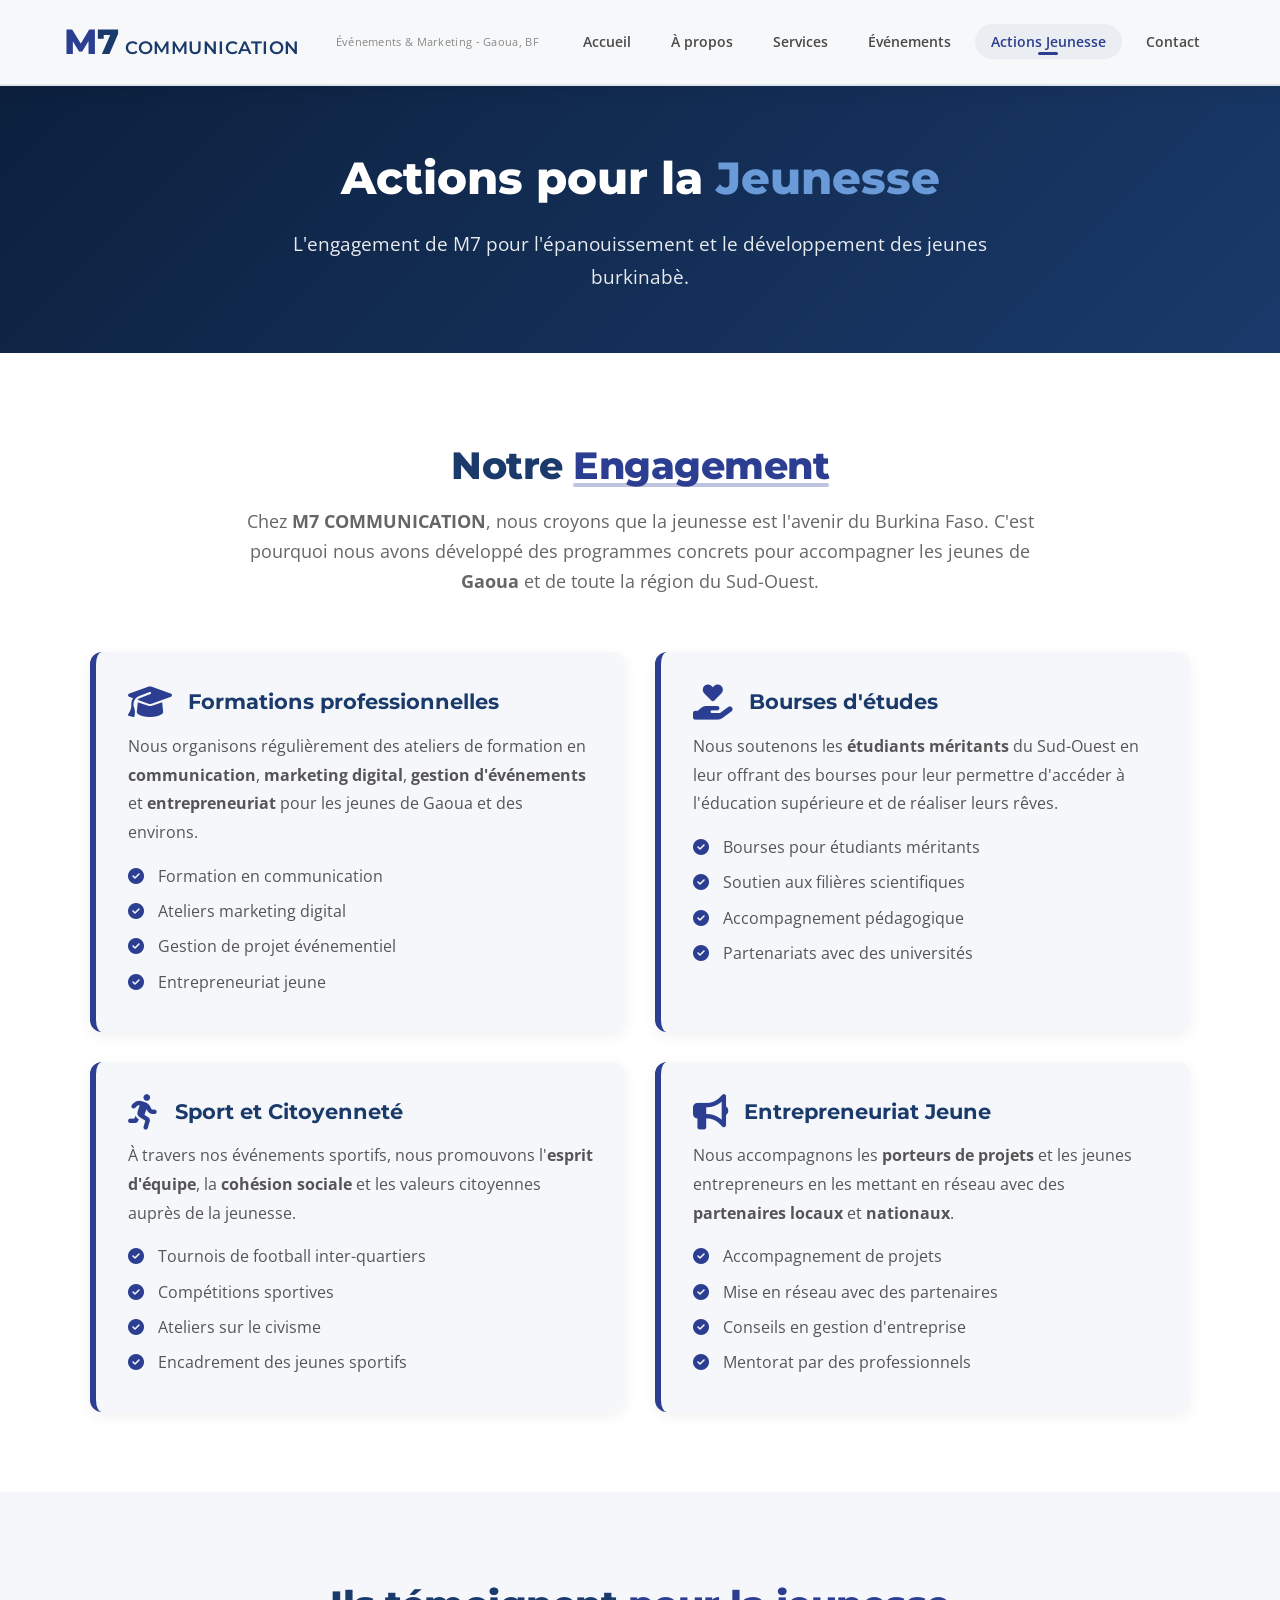
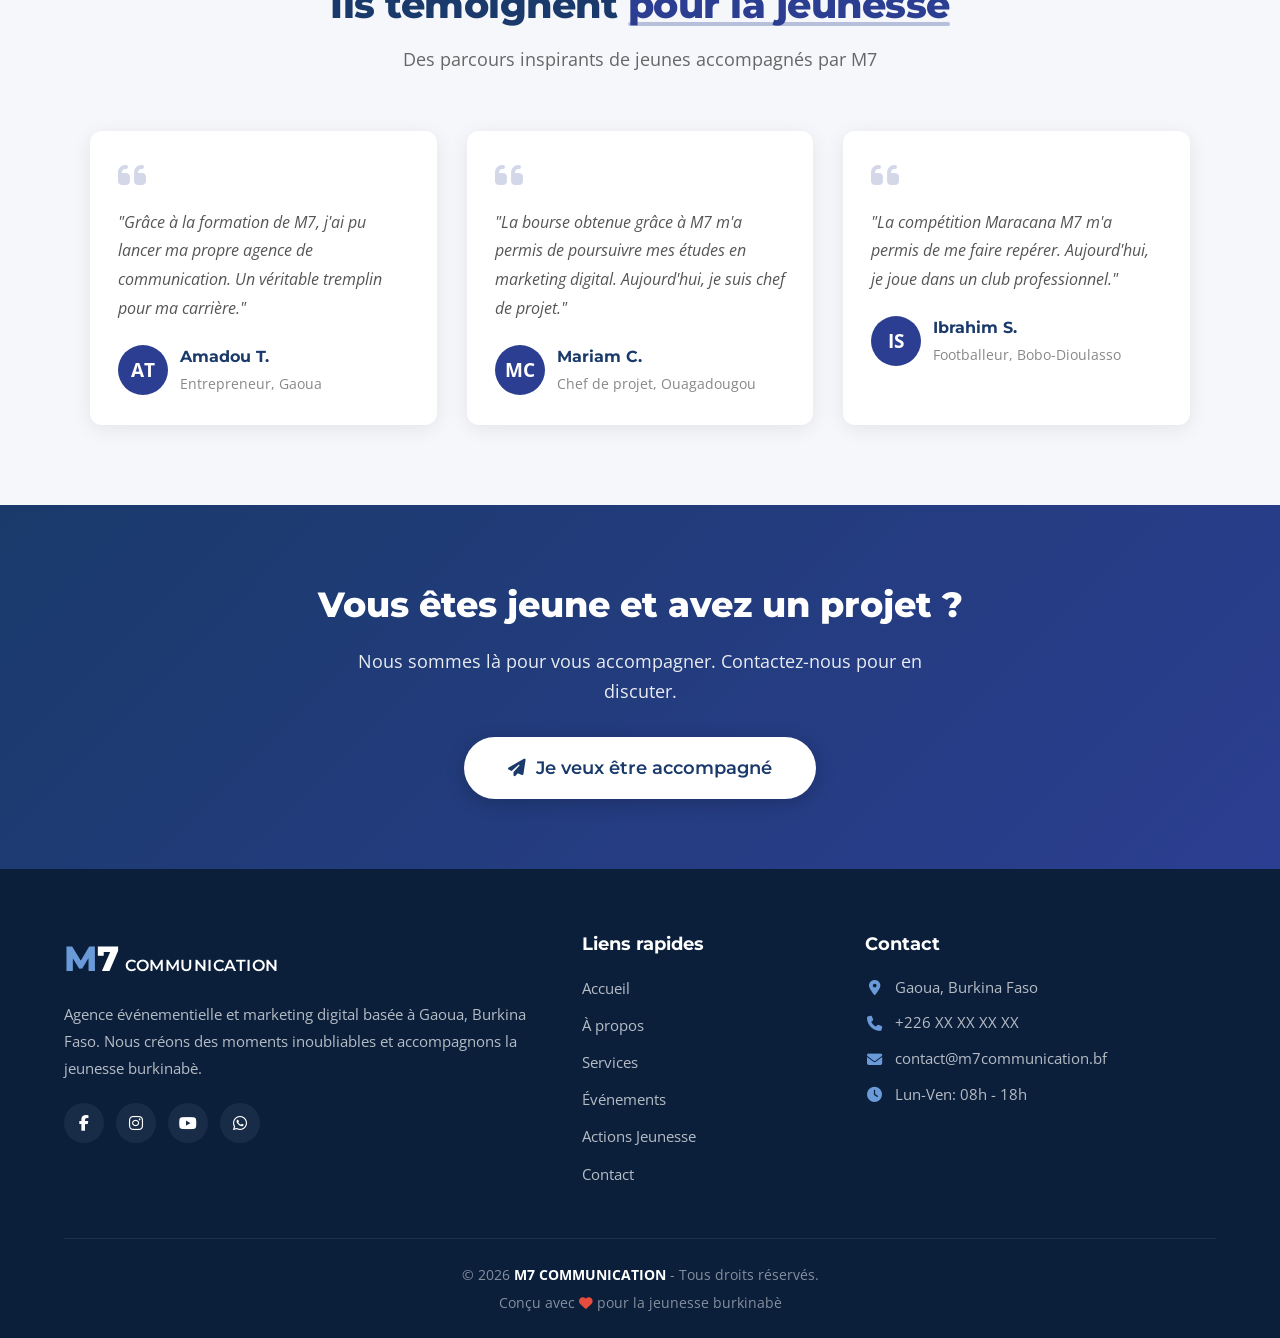
==== pages/actions-jeunesse.html @ b953585a "Add files via upload" ====
<!DOCTYPE html>
<html lang="fr">
<head>
    <meta charset="UTF-8">
    <meta name="viewport" content="width=device-width, initial-scale=1.0">
    <title>Actions Jeunesse - M7 COMMUNICATION | Gaoua, Burkina Faso</title>
    <meta name="description" content="M7 COMMUNICATION s'engage pour la jeunesse burkinabè : formations, bourses, ateliers, entrepreneuriat et développement des talents à Gaoua.">
    
    <!-- Font Awesome Icons -->
    <link rel="stylesheet" href="https://cdnjs.cloudflare.com/ajax/libs/font-awesome/6.5.1/css/all.min.css">
    <!-- Google Fonts -->
    <link href="https://fonts.googleapis.com/css2?family=Montserrat:wght@400;600;700;800&family=Open+Sans:wght@400;600&display=swap" rel="stylesheet">
    <!-- Custom CSS -->
    <link rel="stylesheet" href="../css/style.css">
    <link rel="stylesheet" href="../css/responsive.css">
</head>
<body>
    <!-- ==================== HEADER ==================== -->
    <header class="header">
        <nav class="navbar">
            <div class="container nav-container">
                <a href="../index.html" class="logo">
                    <span class="logo-m">M</span><span class="logo-7">7</span>
                    <span class="logo-text">COMMUNICATION</span>
                </a>
                <span class="logo-slogan">Événements &amp; Marketing - Gaoua, BF</span>

                <ul class="nav-menu">
                    <li><a href="../index.html">Accueil</a></li>
                    <li><a href="apropos.html">À propos</a></li>
                    <li><a href="services.html">Services</a></li>
                    <li><a href="evenements.html">Événements</a></li>
                    <li><a href="actions-jeunesse.html" class="active">Actions Jeunesse</a></li>
                    <li><a href="contact.html">Contact</a></li>
                </ul>

                <div class="hamburger">
                    <span class="bar"></span>
                    <span class="bar"></span>
                    <span class="bar"></span>
                </div>
            </div>
        </nav>
    </header>

    <!-- ==================== PAGE ACTIONS JEUNESSE ==================== -->
    <main>
        <!-- Page Hero -->
        <section class="page-hero" style="padding:140px 0 60px;background:linear-gradient(135deg,#0B1F3B,var(--bleu-roi));color:white;text-align:center;">
            <div class="container">
                <h1 style="font-size:2.8rem;font-weight:800;margin-bottom:12px;">Actions pour la <span style="color:#6A9BD8;">Jeunesse</span></h1>
                <p style="font-size:1.2rem;opacity:0.9;max-width:700px;margin:0 auto;">L'engagement de M7 pour l'épanouissement et le développement des jeunes burkinabè.</p>
            </div>
        </section>

        <!-- Notre engagement -->
        <section class="section-padding" style="background:#FFFFFF;">
            <div class="container">
                <div class="section-header">
                    <h2>Notre <span class="highlight">Engagement</span></h2>
                    <p class="section-subtitle" style="max-width:800px;margin:8px auto 0;">
                        Chez <strong>M7 COMMUNICATION</strong>, nous croyons que la jeunesse est l'avenir du Burkina Faso. 
                        C'est pourquoi nous avons développé des programmes concrets pour accompagner les jeunes de <strong>Gaoua</strong> et de toute la région du Sud-Ouest.
                    </p>
                </div>

                <!-- Actions détaillées -->
                <div style="display:grid;grid-template-columns:1fr 1fr;gap:30px;max-width:1100px;margin:0 auto;">
                    <!-- Action 1 -->
                    <div style="background:#F5F7FA;border-radius:12px;padding:32px;border-left:6px solid var(--bleu-clair);box-shadow:0 4px 15px rgba(0,0,0,0.06);">
                        <div style="display:flex;align-items:center;gap:16px;margin-bottom:12px;">
                            <i class="fas fa-graduation-cap" style="font-size:2.2rem;color:var(--bleu-clair);"></i>
                            <h3 style="color:var(--bleu-roi);font-size:1.3rem;margin:0;">Formations professionnelles</h3>
                        </div>
                        <p style="color:#555;line-height:1.8;margin-bottom:12px;">
                            Nous organisons régulièrement des ateliers de formation en <strong>communication</strong>, <strong>marketing digital</strong>, <strong>gestion d'événements</strong> et <strong>entrepreneuriat</strong> pour les jeunes de Gaoua et des environs.
                        </p>
                        <ul style="color:#555;line-height:2.2;padding-left:0;list-style:none;">
                            <li><i class="fas fa-check-circle" style="color:var(--bleu-clair);margin-right:10px;"></i> Formation en communication</li>
                            <li><i class="fas fa-check-circle" style="color:var(--bleu-clair);margin-right:10px;"></i> Ateliers marketing digital</li>
                            <li><i class="fas fa-check-circle" style="color:var(--bleu-clair);margin-right:10px;"></i> Gestion de projet événementiel</li>
                            <li><i class="fas fa-check-circle" style="color:var(--bleu-clair);margin-right:10px;"></i> Entrepreneuriat jeune</li>
                        </ul>
                    </div>

                    <!-- Action 2 -->
                    <div style="background:#F5F7FA;border-radius:12px;padding:32px;border-left:6px solid var(--bleu-clair);box-shadow:0 4px 15px rgba(0,0,0,0.06);">
                        <div style="display:flex;align-items:center;gap:16px;margin-bottom:12px;">
                            <i class="fas fa-hand-holding-heart" style="font-size:2.2rem;color:var(--bleu-clair);"></i>
                            <h3 style="color:var(--bleu-roi);font-size:1.3rem;margin:0;">Bourses d'études</h3>
                        </div>
                        <p style="color:#555;line-height:1.8;margin-bottom:12px;">
                            Nous soutenons les <strong>étudiants méritants</strong> du Sud-Ouest en leur offrant des bourses pour leur permettre d'accéder à l'éducation supérieure et de réaliser leurs rêves.
                        </p>
                        <ul style="color:#555;line-height:2.2;padding-left:0;list-style:none;">
                            <li><i class="fas fa-check-circle" style="color:var(--bleu-clair);margin-right:10px;"></i> Bourses pour étudiants méritants</li>
                            <li><i class="fas fa-check-circle" style="color:var(--bleu-clair);margin-right:10px;"></i> Soutien aux filières scientifiques</li>
                            <li><i class="fas fa-check-circle" style="color:var(--bleu-clair);margin-right:10px;"></i> Accompagnement pédagogique</li>
                            <li><i class="fas fa-check-circle" style="color:var(--bleu-clair);margin-right:10px;"></i> Partenariats avec des universités</li>
                        </ul>
                    </div>

                    <!-- Action 3 -->
                    <div style="background:#F5F7FA;border-radius:12px;padding:32px;border-left:6px solid var(--bleu-clair);box-shadow:0 4px 15px rgba(0,0,0,0.06);">
                        <div style="display:flex;align-items:center;gap:16px;margin-bottom:12px;">
                            <i class="fas fa-running" style="font-size:2.2rem;color:var(--bleu-clair);"></i>
                            <h3 style="color:var(--bleu-roi);font-size:1.3rem;margin:0;">Sport et Citoyenneté</h3>
                        </div>
                        <p style="color:#555;line-height:1.8;margin-bottom:12px;">
                            À travers nos événements sportifs, nous promouvons l'<strong>esprit d'équipe</strong>, la <strong>cohésion sociale</strong> et les valeurs citoyennes auprès de la jeunesse.
                        </p>
                        <ul style="color:#555;line-height:2.2;padding-left:0;list-style:none;">
                            <li><i class="fas fa-check-circle" style="color:var(--bleu-clair);margin-right:10px;"></i> Tournois de football inter-quartiers</li>
                            <li><i class="fas fa-check-circle" style="color:var(--bleu-clair);margin-right:10px;"></i> Compétitions sportives</li>
                            <li><i class="fas fa-check-circle" style="color:var(--bleu-clair);margin-right:10px;"></i> Ateliers sur le civisme</li>
                            <li><i class="fas fa-check-circle" style="color:var(--bleu-clair);margin-right:10px;"></i> Encadrement des jeunes sportifs</li>
                        </ul>
                    </div>

                    <!-- Action 4 -->
                    <div style="background:#F5F7FA;border-radius:12px;padding:32px;border-left:6px solid var(--bleu-clair);box-shadow:0 4px 15px rgba(0,0,0,0.06);">
                        <div style="display:flex;align-items:center;gap:16px;margin-bottom:12px;">
                            <i class="fas fa-bullhorn" style="font-size:2.2rem;color:var(--bleu-clair);"></i>
                            <h3 style="color:var(--bleu-roi);font-size:1.3rem;margin:0;">Entrepreneuriat Jeune</h3>
                        </div>
                        <p style="color:#555;line-height:1.8;margin-bottom:12px;">
                            Nous accompagnons les <strong>porteurs de projets</strong> et les jeunes entrepreneurs en les mettant en réseau avec des <strong>partenaires locaux</strong> et <strong>nationaux</strong>.
                        </p>
                        <ul style="color:#555;line-height:2.2;padding-left:0;list-style:none;">
                            <li><i class="fas fa-check-circle" style="color:var(--bleu-clair);margin-right:10px;"></i> Accompagnement de projets</li>
                            <li><i class="fas fa-check-circle" style="color:var(--bleu-clair);margin-right:10px;"></i> Mise en réseau avec des partenaires</li>
                            <li><i class="fas fa-check-circle" style="color:var(--bleu-clair);margin-right:10px;"></i> Conseils en gestion d'entreprise</li>
                            <li><i class="fas fa-check-circle" style="color:var(--bleu-clair);margin-right:10px;"></i> Mentorat par des professionnels</li>
                        </ul>
                    </div>
                </div>
            </div>
        </section>

        <!-- Section Témoignages jeunes -->
        <section class="section-padding" style="background:#F5F7FA;">
            <div class="container">
                <div class="section-header">
                    <h2>Ils témoignent <span class="highlight">pour la jeunesse</span></h2>
                    <p class="section-subtitle">Des parcours inspirants de jeunes accompagnés par M7</p>
                </div>

                <div style="display:grid;grid-template-columns:repeat(3,1fr);gap:30px;max-width:1100px;margin:0 auto;">
                    <div style="background:white;border-radius:12px;padding:28px;box-shadow:0 4px 20px rgba(0,0,0,0.08);">
                        <i class="fas fa-quote-left" style="font-size:2rem;color:var(--bleu-clair);opacity:0.2;"></i>
                        <p style="font-style:italic;color:#555;line-height:1.8;margin:12px 0 20px;">
                            "Grâce à la formation de M7, j'ai pu lancer ma propre agence de communication. Un véritable tremplin pour ma carrière."
                        </p>
                        <div style="display:flex;align-items:center;gap:12px;">
                            <div style="width:50px;height:50px;background:var(--bleu-clair);border-radius:50%;display:flex;align-items:center;justify-content:center;color:white;font-weight:bold;font-size:1.2rem;">AT</div>
                            <div>
                                <h4 style="color:var(--bleu-roi);font-size:1rem;margin:0;">Amadou T.</h4>
                                <span style="color:#888;font-size:0.85rem;">Entrepreneur, Gaoua</span>
                            </div>
                        </div>
                    </div>

                    <div style="background:white;border-radius:12px;padding:28px;box-shadow:0 4px 20px rgba(0,0,0,0.08);">
                        <i class="fas fa-quote-left" style="font-size:2rem;color:var(--bleu-clair);opacity:0.2;"></i>
                        <p style="font-style:italic;color:#555;line-height:1.8;margin:12px 0 20px;">
                            "La bourse obtenue grâce à M7 m'a permis de poursuivre mes études en marketing digital. Aujourd'hui, je suis chef de projet."
                        </p>
                        <div style="display:flex;align-items:center;gap:12px;">
                            <div style="width:50px;height:50px;background:var(--bleu-clair);border-radius:50%;display:flex;align-items:center;justify-content:center;color:white;font-weight:bold;font-size:1.2rem;">MC</div>
                            <div>
                                <h4 style="color:var(--bleu-roi);font-size:1rem;margin:0;">Mariam C.</h4>
                                <span style="color:#888;font-size:0.85rem;">Chef de projet, Ouagadougou</span>
                            </div>
                        </div>
                    </div>

                    <div style="background:white;border-radius:12px;padding:28px;box-shadow:0 4px 20px rgba(0,0,0,0.08);">
                        <i class="fas fa-quote-left" style="font-size:2rem;color:var(--bleu-clair);opacity:0.2;"></i>
                        <p style="font-style:italic;color:#555;line-height:1.8;margin:12px 0 20px;">
                            "La compétition Maracana M7 m'a permis de me faire repérer. Aujourd'hui, je joue dans un club professionnel."
                        </p>
                        <div style="display:flex;align-items:center;gap:12px;">
                            <div style="width:50px;height:50px;background:var(--bleu-clair);border-radius:50%;display:flex;align-items:center;justify-content:center;color:white;font-weight:bold;font-size:1.2rem;">IS</div>
                            <div>
                                <h4 style="color:var(--bleu-roi);font-size:1rem;margin:0;">Ibrahim S.</h4>
                                <span style="color:#888;font-size:0.85rem;">Footballeur, Bobo-Dioulasso</span>
                            </div>
                        </div>
                    </div>
                </div>
            </div>
        </section>

        <!-- Appel à l'action -->
        <section class="cta-section" style="background:linear-gradient(135deg,#1A3A6B,#2C3E91);padding:70px 0;text-align:center;color:white;">
            <div class="container">
                <h2 style="font-size:2.2rem;font-weight:800;margin-bottom:12px;">Vous êtes jeune et avez un projet ?</h2>
                <p style="font-size:1.1rem;opacity:0.9;max-width:600px;margin:0 auto 30px;">Nous sommes là pour vous accompagner. Contactez-nous pour en discuter.</p>
                <a href="contact.html" class="btn btn-primary" style="background:white;color:#1A3A6B;padding:16px 44px;font-size:1.1rem;box-shadow:0 4px 20px rgba(0,0,0,0.2);">
                    <i class="fas fa-paper-plane"></i> Je veux être accompagné
                </a>
            </div>
        </section>
    </main>

    <!-- ==================== FOOTER ==================== -->
    <footer class="footer">
        <div class="container">
            <div class="footer-grid">
                <div class="footer-col">
                    <div class="footer-logo">
                        <span class="logo-m">M</span><span class="logo-7">7</span>
                        <span class="logo-text">COMMUNICATION</span>
                    </div>
                    <p class="footer-desc">
                        Agence événementielle et marketing digital basée à Gaoua, Burkina Faso. 
                        Nous créons des moments inoubliables et accompagnons la jeunesse burkinabè.
                    </p>
                    <div class="footer-social">
                        <a href="#" aria-label="Facebook"><i class="fab fa-facebook-f"></i></a>
                        <a href="#" aria-label="Instagram"><i class="fab fa-instagram"></i></a>
                        <a href="#" aria-label="YouTube"><i class="fab fa-youtube"></i></a>
                        <a href="#" aria-label="WhatsApp"><i class="fab fa-whatsapp"></i></a>
                    </div>
                </div>

                <div class="footer-col">
                    <h4>Liens rapides</h4>
                    <ul>
                        <li><a href="../index.html">Accueil</a></li>
                        <li><a href="apropos.html">À propos</a></li>
                        <li><a href="services.html">Services</a></li>
                        <li><a href="evenements.html">Événements</a></li>
                        <li><a href="actions-jeunesse.html">Actions Jeunesse</a></li>
                        <li><a href="contact.html">Contact</a></li>
                    </ul>
                </div>

                <div class="footer-col">
                    <h4>Contact</h4>
                    <ul class="footer-contact">
                        <li><i class="fas fa-map-marker-alt"></i> Gaoua, Burkina Faso</li>
                        <li><i class="fas fa-phone"></i> +226 XX XX XX XX</li>
                        <li><i class="fas fa-envelope"></i> contact@m7communication.bf</li>
                        <li><i class="fas fa-clock"></i> Lun-Ven: 08h - 18h</li>
                    </ul>
                </div>
            </div>

            <div class="footer-bottom">
                <p>&copy; 2026 <strong>M7 COMMUNICATION</strong> - Tous droits réservés. <br>
                <span class="footer-credit">Conçu avec <i class="fas fa-heart" style="color:#e74c3c;"></i> pour la jeunesse burkinabè</span></p>
            </div>
        </div>
    </footer>

    <!-- ==================== SCRIPTS ==================== -->
    <script src="../js/main.js"></script>
    <script src="../js/animations.js"></script>
</body>
</html>
---- css/style.css ----
/* ============================================================
   M7 COMMUNICATION - STYLE PRINCIPAL
   Couleurs : Blanc (#FFFFFF) | Bleu roi (#1A3A6B / #2C3E91)
   Polices : Montserrat (titres) | Open Sans (corps)
   ============================================================ */

/* ---------- RESET & BASE ---------- */
* {
    margin: 0;
    padding: 0;
    box-sizing: border-box;
}

:root {
    --bleu-roi: #1A3A6B;
    --bleu-clair: #2C3E91;
    --bleu-accent: #3B5AA4;
    --blanc: #FFFFFF;
    --gris-clair: #F5F7FA;
    --gris-texte: #4A4A4A;
    --ombre: 0 10px 30px rgba(26, 58, 107, 0.15);
    --transition: 0.3s ease;
    --border-radius: 12px;
}

html {
    scroll-behavior: smooth;
}

body {
    font-family: 'Open Sans', sans-serif;
    color: var(--gris-texte);
    background: var(--blanc);
    line-height: 1.7;
    overflow-x: hidden;
}

.container {
    max-width: 1200px;
    margin: 0 auto;
    padding: 0 24px;
}

a {
    text-decoration: none;
    color: inherit;
}

ul {
    list-style: none;
}

img {
    max-width: 100%;
    height: auto;
    display: block;
}

.section-padding {
    padding: 80px 0;
}

.section-header {
    text-align: center;
    margin-bottom: 56px;
}

.section-header h2 {
    font-family: 'Montserrat', sans-serif;
    font-size: 2.4rem;
    font-weight: 800;
    color: var(--bleu-roi);
    letter-spacing: -0.5px;
}

.section-header .highlight {
    color: var(--bleu-clair);
    position: relative;
}

.section-header .highlight::after {
    content: '';
    position: absolute;
    bottom: 2px;
    left: 0;
    width: 100%;
    height: 4px;
    background: var(--bleu-clair);
    opacity: 0.3;
    border-radius: 4px;
}

.section-subtitle {
    font-size: 1.1rem;
    color: #666;
    margin-top: 8px;
}

/* ---------- TYPOGRAPHIE ---------- */
h1, h2, h3, h4 {
    font-family: 'Montserrat', sans-serif;
    font-weight: 700;
}

.highlight {
    color: var(--bleu-clair);
}

/* ---------- BOUTONS ---------- */
.btn {
    display: inline-flex;
    align-items: center;
    gap: 10px;
    padding: 14px 32px;
    border-radius: 50px;
    font-family: 'Montserrat', sans-serif;
    font-weight: 600;
    font-size: 0.95rem;
    transition: var(--transition);
    border: none;
    cursor: pointer;
    text-align: center;
}

.btn-primary {
    background: var(--bleu-roi);
    color: var(--blanc);
    box-shadow: 0 4px 15px rgba(26, 58, 107, 0.3);
}

.btn-primary:hover {
    background: var(--bleu-clair);
    transform: translateY(-3px);
    box-shadow: 0 8px 25px rgba(26, 58, 107, 0.4);
}

.btn-secondary {
    background: transparent;
    color: var(--blanc);
    border: 2px solid var(--blanc);
}

.btn-secondary:hover {
    background: var(--blanc);
    color: var(--bleu-roi);
    transform: translateY(-3px);
}

.btn-outline {
    background: transparent;
    color: var(--bleu-roi);
    border: 2px solid var(--bleu-roi);
    padding: 10px 24px;
    font-size: 0.85rem;
}

.btn-outline:hover {
    background: var(--bleu-roi);
    color: var(--blanc);
}

.btn-lg {
    padding: 18px 44px;
    font-size: 1.1rem;
}

/* ============================================================
   HEADER & NAVIGATION
   ============================================================ */
.header {
    position: fixed;
    top: 0;
    left: 0;
    width: 100%;
    z-index: 1000;
    background: rgba(255, 255, 255, 0.97);
    backdrop-filter: blur(10px);
    box-shadow: 0 2px 20px rgba(0, 0, 0, 0.08);
    border-bottom: 2px solid rgba(26, 58, 107, 0.1);
}

.navbar {
    padding: 12px 0;
}

.nav-container {
    display: flex;
    align-items: center;
    justify-content: space-between;
    flex-wrap: wrap;
}

/* Logo */
.logo {
    display: flex;
    align-items: baseline;
    font-family: 'Montserrat', sans-serif;
    font-weight: 800;
    font-size: 1.6rem;
    color: var(--bleu-roi);
}

.logo-m {
    font-size: 2.2rem;
    color: var(--bleu-clair);
}

.logo-7 {
    font-size: 2.2rem;
    color: var(--bleu-roi);
    margin-right: 2px;
}

.logo-text {
    font-size: 1.1rem;
    font-weight: 600;
    letter-spacing: 0.5px;
    margin-left: 4px;
}

.logo-slogan {
    font-size: 0.7rem;
    color: #888;
    font-weight: 400;
    letter-spacing: 0.3px;
    margin-left: 8px;
    display: none;
}

@media (min-width: 768px) {
    .logo-slogan {
        display: inline-block;
    }
}

/* Menu Desktop */
.nav-menu {
    display: flex;
    align-items: center;
    gap: 8px;
}

.nav-menu li a {
    padding: 8px 16px;
    border-radius: 30px;
    font-size: 0.9rem;
    font-weight: 600;
    color: var(--gris-texte);
    transition: var(--transition);
    position: relative;
}

.nav-menu li a:hover,
.nav-menu li a.active {
    color: var(--bleu-clair);
    background: rgba(26, 58, 107, 0.06);
}

.nav-menu li a.active::after {
    content: '';
    position: absolute;
    bottom: 4px;
    left: 50%;
    transform: translateX(-50%);
    width: 20px;
    height: 3px;
    background: var(--bleu-clair);
    border-radius: 4px;
}

/* Hamburger Mobile */
.hamburger {
    display: none;
    flex-direction: column;
    cursor: pointer;
    gap: 5px;
    padding: 4px;
}

.hamburger .bar {
    width: 28px;
    height: 3px;
    background: var(--bleu-roi);
    border-radius: 4px;
    transition: var(--transition);
}

.hamburger.active .bar:nth-child(1) {
    transform: rotate(45deg) translate(5px, 6px);
}

.hamburger.active .bar:nth-child(2) {
    opacity: 0;
}

.hamburger.active .bar:nth-child(3) {
    transform: rotate(-45deg) translate(5px, -6px);
}

/* ============================================================
   HERO SECTION
   ============================================================ */
.hero {
    position: relative;
    min-height: 100vh;
    display: flex;
    align-items: center;
    background: linear-gradient(135deg, #0B1F3B 0%, var(--bleu-roi) 50%, var(--bleu-clair) 100%);
    padding: 120px 0 80px;
    overflow: hidden;
}

.hero-overlay {
    position: absolute;
    inset: 0;
    background: 
        radial-gradient(circle at 20% 50%, rgba(255, 255, 255, 0.05) 0%, transparent 50%),
        radial-gradient(circle at 80% 80%, rgba(255, 255, 255, 0.03) 0%, transparent 40%);
    pointer-events: none;
}

.hero-content {
    position: relative;
    z-index: 2;
    width: 100%;
    display: grid;
    grid-template-columns: 1fr 1fr;
    gap: 60px;
    align-items: center;
}

.hero-text {
    color: var(--blanc);
}

.hero-title {
    font-size: 3.8rem;
    font-weight: 800;
    line-height: 1.1;
    margin-bottom: 16px;
}

.hero-title .highlight {
    color: #6A9BD8;
    text-shadow: 0 0 30px rgba(106, 155, 216, 0.3);
}

.hero-subtitle {
    font-size: 1.4rem;
    font-weight: 400;
    opacity: 0.9;
    margin-bottom: 8px;
}

.hero-location {
    display: inline-flex;
    align-items: center;
    gap: 8px;
    font-weight: 600;
    color: #8BB5E8;
}

.hero-desc {
    font-size: 1.1rem;
    opacity: 0.8;
    margin: 16px 0 32px;
    line-height: 1.8;
}

.hero-buttons {
    display: flex;
    flex-wrap: wrap;
    gap: 16px;
}

/* Hero Stats */
.hero-stats {
    display: grid;
    grid-template-columns: 1fr 1fr 1fr;
    gap: 24px;
}

.stat-item {
    background: rgba(255, 255, 255, 0.08);
    backdrop-filter: blur(8px);
    border: 1px solid rgba(255, 255, 255, 0.12);
    border-radius: var(--border-radius);
    padding: 28px 20px;
    text-align: center;
    color: var(--blanc);
    transition: var(--transition);
}

.stat-item:hover {
    transform: translateY(-5px);
    background: rgba(255, 255, 255, 0.15);
}

.stat-item i {
    font-size: 2.2rem;
    color: #8BB5E8;
    margin-bottom: 8px;
}

.stat-number {
    display: block;
    font-family: 'Montserrat', sans-serif;
    font-size: 2.2rem;
    font-weight: 800;
}

.stat-label {
    font-size: 0.85rem;
    opacity: 0.8;
}

/* ============================================================
   ÉVÉNEMENTS PHARES
   ============================================================ */
.events-highlight {
    background: var(--gris-clair);
}

.events-grid {
    display: grid;
    grid-template-columns: 1fr 1fr;
    gap: 40px;
}

.event-card {
    background: var(--blanc);
    border-radius: var(--border-radius);
    overflow: hidden;
    box-shadow: var(--ombre);
    transition: var(--transition);
}

.event-card:hover {
    transform: translateY(-8px);
    box-shadow: 0 20px 40px rgba(26, 58, 107, 0.2);
}

.event-image {
    position: relative;
    height: 220px;
    overflow: hidden;
}

.event-image img {
    width: 100%;
    height: 100%;
    object-fit: cover;
    transition: var(--transition);
}

.event-card:hover .event-image img {
    transform: scale(1.05);
}

.event-badge {
    position: absolute;
    top: 16px;
    right: 16px;
    background: var(--bleu-roi);
    color: var(--blanc);
    padding: 4px 16px;
    border-radius: 30px;
    font-size: 0.75rem;
    font-weight: 600;
    text-transform: uppercase;
    letter-spacing: 0.5px;
}

.event-content {
    padding: 24px 28px 28px;
}

.event-content h3 {
    font-size: 1.3rem;
    color: var(--bleu-roi);
    margin-bottom: 10px;
}

.event-content h3 i {
    color: var(--bleu-clair);
    margin-right: 8px;
}

.event-content p {
    color: #666;
    font-size: 0.95rem;
    margin-bottom: 16px;
}

.event-features {
    display: flex;
    flex-wrap: wrap;
    gap: 12px 20px;
    margin-bottom: 20px;
}

.event-features li {
    display: flex;
    align-items: center;
    gap: 6px;
    font-size: 0.85rem;
    color: #555;
}

.event-features li i {
    color: var(--bleu-clair);
    font-size: 0.9rem;
}

/* ============================================================
   ACTIONS JEUNESSE
   ============================================================ */
.youth-actions {
    background: var(--blanc);
}

.actions-grid {
    display: grid;
    grid-template-columns: repeat(4, 1fr);
    gap: 30px;
}

.action-card {
    background: var(--gris-clair);
    padding: 32px 24px;
    border-radius: var(--border-radius);
    text-align: center;
    transition: var(--transition);
    border: 2px solid transparent;
}

.action-card:hover {
    border-color: var(--bleu-clair);
    transform: translateY(-6px);
    box-shadow: var(--ombre);
}

.action-icon {
    width: 72px;
    height: 72px;
    background: rgba(26, 58, 107, 0.08);
    border-radius: 50%;
    display: flex;
    align-items: center;
    justify-content: center;
    margin: 0 auto 16px;
    font-size: 2rem;
    color: var(--bleu-clair);
    transition: var(--transition);
}

.action-card:hover .action-icon {
    background: var(--bleu-roi);
    color: var(--blanc);
}

.action-card h3 {
    font-size: 1.1rem;
    color: var(--bleu-roi);
    margin-bottom: 10px;
}

.action-card p {
    font-size: 0.95rem;
    color: #666;
}

/* ============================================================
   TÉMOIGNAGES
   ============================================================ */
.testimonials {
    background: var(--gris-clair);
}

.testimonials-grid {
    display: grid;
    grid-template-columns: repeat(3, 1fr);
    gap: 30px;
}

.testimonial-card {
    background: var(--blanc);
    padding: 28px;
    border-radius: var(--border-radius);
    box-shadow: var(--ombre);
    transition: var(--transition);
}

.testimonial-card:hover {
    transform: translateY(-4px);
}

.testimonial-content {
    position: relative;
    padding: 0 0 20px;
}

.testimonial-content i {
    color: var(--bleu-clair);
    font-size: 1.8rem;
    opacity: 0.3;
    margin-bottom: 8px;
}

.testimonial-content p {
    font-size: 0.95rem;
    font-style: italic;
    color: #555;
    line-height: 1.7;
}

.testimonial-author {
    display: flex;
    align-items: center;
    gap: 14px;
    padding-top: 16px;
    border-top: 1px solid #eee;
}

.testimonial-author img {
    width: 50px;
    height: 50px;
    border-radius: 50%;
    object-fit: cover;
    border: 2px solid var(--bleu-clair);
}

.testimonial-author h4 {
    font-size: 1rem;
    color: var(--bleu-roi);
}

.testimonial-author span {
    font-size: 0.85rem;
    color: #888;
}

/* ============================================================
   CTA SECTION
   ============================================================ */
.cta-section {
    background: linear-gradient(135deg, var(--bleu-roi), var(--bleu-clair));
    padding: 80px 0;
    text-align: center;
    color: var(--blanc);
}

.cta-content h2 {
    font-size: 2.4rem;
    font-weight: 800;
    margin-bottom: 12px;
}

.cta-content p {
    font-size: 1.1rem;
    opacity: 0.9;
    max-width: 600px;
    margin: 0 auto 32px;
}

.cta-content .btn-primary {
    background: var(--blanc);
    color: var(--bleu-roi);
    box-shadow: 0 4px 20px rgba(0, 0, 0, 0.2);
}

.cta-content .btn-primary:hover {
    background: var(--gris-clair);
    transform: translateY(-3px);
}

/* ============================================================
   FOOTER
   ============================================================ */
.footer {
    background: #0B1F3B;
    color: rgba(255, 255, 255, 0.8);
    padding: 60px 0 24px;
}

.footer-grid {
    display: grid;
    grid-template-columns: 2fr 1fr 1.5fr;
    gap: 50px;
    padding-bottom: 40px;
    border-bottom: 1px solid rgba(255, 255, 255, 0.08);
}

.footer-logo {
    display: flex;
    align-items: baseline;
    font-family: 'Montserrat', sans-serif;
    font-weight: 800;
    font-size: 1.6rem;
    color: var(--blanc);
    margin-bottom: 12px;
}

.footer-logo .logo-m {
    color: #6A9BD8;
}

.footer-logo .logo-7 {
    color: var(--blanc);
}

.footer-logo .logo-text {
    color: var(--blanc);
    font-size: 1rem;
}

.footer-desc {
    font-size: 0.95rem;
    line-height: 1.8;
    margin-bottom: 20px;
    color: rgba(255, 255, 255, 0.7);
}

.footer-social {
    display: flex;
    gap: 12px;
}

.footer-social a {
    display: inline-flex;
    align-items: center;
    justify-content: center;
    width: 40px;
    height: 40px;
    background: rgba(255, 255, 255, 0.06);
    border-radius: 50%;
    color: var(--blanc);
    transition: var(--transition);
    font-size: 1rem;
}

.footer-social a:hover {
    background: var(--bleu-clair);
    transform: translateY(-3px);
}

.footer-col h4 {
    color: var(--blanc);
    font-size: 1.1rem;
    margin-bottom: 16px;
    font-weight: 700;
}

.footer-col ul li {
    margin-bottom: 10px;
}

.footer-col ul li a {
    color: rgba(255, 255, 255, 0.7);
    transition: var(--transition);
    font-size: 0.95rem;
}

.footer-col ul li a:hover {
    color: #6A9BD8;
    padding-left: 4px;
}

.footer-contact li {
    display: flex;
    align-items: center;
    gap: 12px;
    color: rgba(255, 255, 255, 0.7);
    font-size: 0.95rem;
    margin-bottom: 12px;
}

.footer-contact li i {
    color: #6A9BD8;
    width: 18px;
    text-align: center;
}

.footer-bottom {
    padding-top: 24px;
    text-align: center;
    font-size: 0.9rem;
    color: rgba(255, 255, 255, 0.5);
}

.footer-bottom strong {
    color: var(--blanc);
}

.footer-credit {
    display: block;
    margin-top: 4px;
    font-size: 0.85rem;
}
---- css/responsive.css ----
/* ============================================================
   M7 COMMUNICATION - RESPONSIVE
   Mobile-first & breakpoints
   ============================================================ */

/* ---------- TABLETTES & PETITS ÉCRANS ---------- */
@media (max-width: 1024px) {
    .hero-title {
        font-size: 3rem;
    }
    
    .hero-stats {
        grid-template-columns: 1fr 1fr;
    }
    
    .actions-grid {
        grid-template-columns: 1fr 1fr;
    }
    
    .testimonials-grid {
        grid-template-columns: 1fr 1fr;
    }
}

@media (max-width: 992px) {
    .hero-content {
        grid-template-columns: 1fr;
        text-align: center;
        gap: 40px;
    }
    
    .hero-buttons {
        justify-content: center;
    }
    
    .hero-location {
        justify-content: center;
    }
    
    .events-grid {
        grid-template-columns: 1fr 1fr;
    }
    
    .footer-grid {
        grid-template-columns: 1fr 1fr;
        gap: 40px;
    }
}

/* ---------- MOBILES (max 768px) ---------- */
@media (max-width: 768px) {
    /* Navigation mobile */
    .hamburger {
        display: flex;
    }
    
    .nav-menu {
        position: fixed;
        top: 72px;
        left: -100%;
        width: 100%;
        height: calc(100vh - 72px);
        background: var(--blanc);
        flex-direction: column;
        align-items: center;
        justify-content: flex-start;
        padding: 40px 24px;
        gap: 8px;
        transition: var(--transition);
        box-shadow: 0 10px 30px rgba(0, 0, 0, 0.1);
        overflow-y: auto;
    }
    
    .nav-menu.active {
        left: 0;
    }
    
    .nav-menu li a {
        display: block;
        padding: 14px 24px;
        font-size: 1.1rem;
        width: 100%;
        text-align: center;
        border-radius: 8px;
    }
    
    .nav-menu li a.active::after {
        display: none;
    }
    
    /* Hero */
    .hero {
        min-height: auto;
        padding: 100px 0 60px;
    }
    
    .hero-title {
        font-size: 2.4rem;
    }
    
    .hero-subtitle {
        font-size: 1.1rem;
    }
    
    .hero-desc {
        font-size: 1rem;
    }
    
    .hero-stats {
        grid-template-columns: 1fr 1fr 1fr;
        gap: 12px;
    }
    
    .stat-item {
        padding: 16px 12px;
    }
    
    .stat-number {
        font-size: 1.6rem;
    }
    
    .stat-label {
        font-size: 0.7rem;
    }
    
    /* Sections */
    .section-padding {
        padding: 50px 0;
    }
    
    .section-header h2 {
        font-size: 1.8rem;
    }
    
    .section-subtitle {
        font-size: 0.95rem;
    }
    
    /* Events */
    .events-grid {
        grid-template-columns: 1fr;
        gap: 24px;
    }
    
    .event-image {
        height: 180px;
    }
    
    .event-content {
        padding: 20px;
    }
    
    .event-content h3 {
        font-size: 1.1rem;
    }
    
    /* Actions */
    .actions-grid {
        grid-template-columns: 1fr 1fr;
        gap: 16px;
    }
    
    .action-card {
        padding: 24px 16px;
    }
    
    .action-icon {
        width: 56px;
        height: 56px;
        font-size: 1.5rem;
    }
    
    .action-card h3 {
        font-size: 1rem;
    }
    
    .action-card p {
        font-size: 0.85rem;
    }
    
    /* Testimonials */
    .testimonials-grid {
        grid-template-columns: 1fr;
        gap: 20px;
    }
    
    .testimonial-card {
        padding: 20px;
    }
    
    /* CTA */
    .cta-section {
        padding: 50px 0;
    }
    
    .cta-content h2 {
        font-size: 1.8rem;
    }
    
    .cta-content p {
        font-size: 1rem;
    }
    
    .btn-lg {
        padding: 14px 32px;
        font-size: 1rem;
    }
    
    /* Footer */
    .footer-grid {
        grid-template-columns: 1fr;
        gap: 32px;
        padding-bottom: 30px;
    }
    
    .footer {
        padding: 40px 0 20px;
    }
    
    .footer-logo {
        font-size: 1.4rem;
    }
    
    .footer-desc {
        font-size: 0.9rem;
    }
    
    .footer-col h4 {
        font-size: 1rem;
    }
}

/* ---------- TRÈS PETITS MOBILES (max 480px) ---------- */
@media (max-width: 480px) {
    .container {
        padding: 0 16px;
    }
    
    .hero-title {
        font-size: 1.8rem;
    }
    
    .hero-stats {
        grid-template-columns: 1fr 1fr;
    }
    
    .hero-buttons {
        flex-direction: column;
        align-items: center;
    }
    
    .hero-buttons .btn {
        width: 100%;
        justify-content: center;
    }
    
    .actions-grid {
        grid-template-columns: 1fr;
    }
    
    .stat-item {
        padding: 12px 8px;
    }
    
    .stat-number {
        font-size: 1.3rem;
    }
    
    .btn {
        padding: 12px 24px;
        font-size: 0.85rem;
    }
    
    .event-features {
        flex-direction: column;
        gap: 6px;
    }
    
    .footer-social a {
        width: 36px;
        height: 36px;
        font-size: 0.85rem;
    }
}

/* ---------- ANIMATIONS AU SCROLL (optionnel) ---------- */
.fade-in {
    opacity: 0;
    transform: translateY(30px);
    transition: opacity 0.6s ease, transform 0.6s ease;
}

.fade-in.visible {
    opacity: 1;
    transform: translateY(0);
}
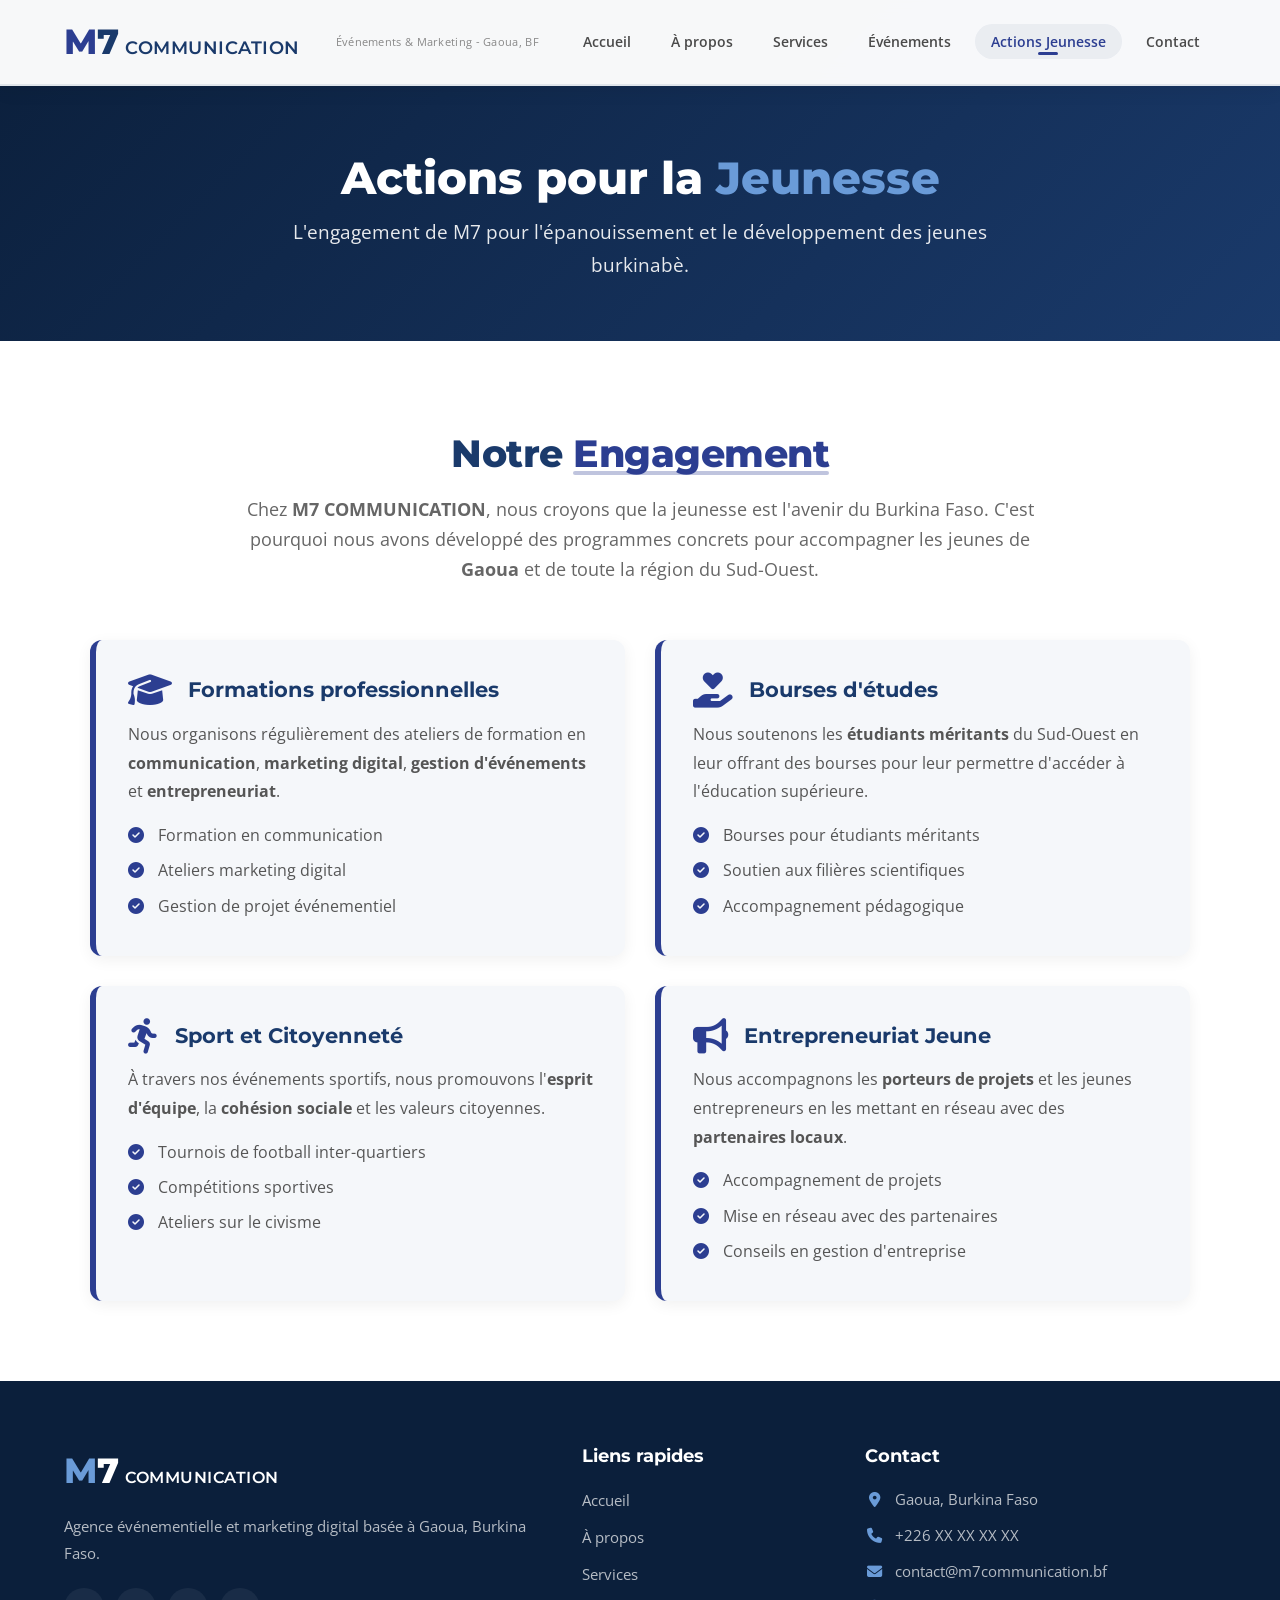
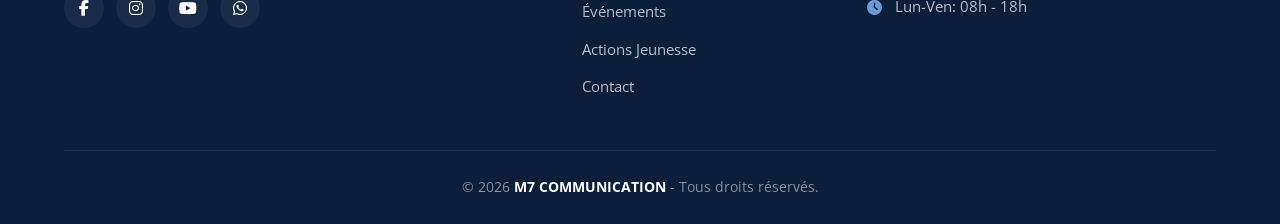
==== commit d5f0cf33: "Refactor Actions Jeunesse page layout and styles Updated the HTML structure and styles for the Actio" ====
--- a/pages/actions-jeunesse.html
+++ b/pages/actions-jeunesse.html
@@ -4,18 +4,12 @@
     <meta charset="UTF-8">
     <meta name="viewport" content="width=device-width, initial-scale=1.0">
     <title>Actions Jeunesse - M7 COMMUNICATION | Gaoua, Burkina Faso</title>
-    <meta name="description" content="M7 COMMUNICATION s'engage pour la jeunesse burkinabè : formations, bourses, ateliers, entrepreneuriat et développement des talents à Gaoua.">
-    
-    <!-- Font Awesome Icons -->
     <link rel="stylesheet" href="https://cdnjs.cloudflare.com/ajax/libs/font-awesome/6.5.1/css/all.min.css">
-    <!-- Google Fonts -->
     <link href="https://fonts.googleapis.com/css2?family=Montserrat:wght@400;600;700;800&family=Open+Sans:wght@400;600&display=swap" rel="stylesheet">
-    <!-- Custom CSS -->
     <link rel="stylesheet" href="../css/style.css">
     <link rel="stylesheet" href="../css/responsive.css">
 </head>
 <body>
-    <!-- ==================== HEADER ==================== -->
     <header class="header">
         <nav class="navbar">
             <div class="container nav-container">
@@ -43,18 +37,15 @@
         </nav>
     </header>
 
-    <!-- ==================== PAGE ACTIONS JEUNESSE ==================== -->
     <main>
-        <!-- Page Hero -->
-        <section class="page-hero" style="padding:140px 0 60px;background:linear-gradient(135deg,#0B1F3B,var(--bleu-roi));color:white;text-align:center;">
+        <section style="padding:140px 0 60px;background:linear-gradient(135deg,#0B1F3B,#1A3A6B);color:white;text-align:center;">
             <div class="container">
-                <h1 style="font-size:2.8rem;font-weight:800;margin-bottom:12px;">Actions pour la <span style="color:#6A9BD8;">Jeunesse</span></h1>
+                <h1 style="font-size:2.8rem;font-weight:800;">Actions pour la <span style="color:#6A9BD8;">Jeunesse</span></h1>
                 <p style="font-size:1.2rem;opacity:0.9;max-width:700px;margin:0 auto;">L'engagement de M7 pour l'épanouissement et le développement des jeunes burkinabè.</p>
             </div>
         </section>
 
-        <!-- Notre engagement -->
-        <section class="section-padding" style="background:#FFFFFF;">
+        <section class="section-padding">
             <div class="container">
                 <div class="section-header">
                     <h2>Notre <span class="highlight">Engagement</span></h2>
@@ -64,146 +55,71 @@
                     </p>
                 </div>
 
-                <!-- Actions détaillées -->
                 <div style="display:grid;grid-template-columns:1fr 1fr;gap:30px;max-width:1100px;margin:0 auto;">
-                    <!-- Action 1 -->
-                    <div style="background:#F5F7FA;border-radius:12px;padding:32px;border-left:6px solid var(--bleu-clair);box-shadow:0 4px 15px rgba(0,0,0,0.06);">
+                    <div style="background:#F5F7FA;border-radius:12px;padding:32px;border-left:6px solid #2C3E91;box-shadow:0 4px 15px rgba(0,0,0,0.06);">
                         <div style="display:flex;align-items:center;gap:16px;margin-bottom:12px;">
-                            <i class="fas fa-graduation-cap" style="font-size:2.2rem;color:var(--bleu-clair);"></i>
-                            <h3 style="color:var(--bleu-roi);font-size:1.3rem;margin:0;">Formations professionnelles</h3>
+                            <i class="fas fa-graduation-cap" style="font-size:2.2rem;color:#2C3E91;"></i>
+                            <h3 style="color:#1A3A6B;font-size:1.3rem;margin:0;">Formations professionnelles</h3>
                         </div>
                         <p style="color:#555;line-height:1.8;margin-bottom:12px;">
-                            Nous organisons régulièrement des ateliers de formation en <strong>communication</strong>, <strong>marketing digital</strong>, <strong>gestion d'événements</strong> et <strong>entrepreneuriat</strong> pour les jeunes de Gaoua et des environs.
+                            Nous organisons régulièrement des ateliers de formation en <strong>communication</strong>, <strong>marketing digital</strong>, <strong>gestion d'événements</strong> et <strong>entrepreneuriat</strong>.
                         </p>
                         <ul style="color:#555;line-height:2.2;padding-left:0;list-style:none;">
-                            <li><i class="fas fa-check-circle" style="color:var(--bleu-clair);margin-right:10px;"></i> Formation en communication</li>
-                            <li><i class="fas fa-check-circle" style="color:var(--bleu-clair);margin-right:10px;"></i> Ateliers marketing digital</li>
-                            <li><i class="fas fa-check-circle" style="color:var(--bleu-clair);margin-right:10px;"></i> Gestion de projet événementiel</li>
-                            <li><i class="fas fa-check-circle" style="color:var(--bleu-clair);margin-right:10px;"></i> Entrepreneuriat jeune</li>
+                            <li><i class="fas fa-check-circle" style="color:#2C3E91;margin-right:10px;"></i> Formation en communication</li>
+                            <li><i class="fas fa-check-circle" style="color:#2C3E91;margin-right:10px;"></i> Ateliers marketing digital</li>
+                            <li><i class="fas fa-check-circle" style="color:#2C3E91;margin-right:10px;"></i> Gestion de projet événementiel</li>
                         </ul>
                     </div>
 
-                    <!-- Action 2 -->
-                    <div style="background:#F5F7FA;border-radius:12px;padding:32px;border-left:6px solid var(--bleu-clair);box-shadow:0 4px 15px rgba(0,0,0,0.06);">
+                    <div style="background:#F5F7FA;border-radius:12px;padding:32px;border-left:6px solid #2C3E91;box-shadow:0 4px 15px rgba(0,0,0,0.06);">
                         <div style="display:flex;align-items:center;gap:16px;margin-bottom:12px;">
-                            <i class="fas fa-hand-holding-heart" style="font-size:2.2rem;color:var(--bleu-clair);"></i>
-                            <h3 style="color:var(--bleu-roi);font-size:1.3rem;margin:0;">Bourses d'études</h3>
+                            <i class="fas fa-hand-holding-heart" style="font-size:2.2rem;color:#2C3E91;"></i>
+                            <h3 style="color:#1A3A6B;font-size:1.3rem;margin:0;">Bourses d'études</h3>
                         </div>
                         <p style="color:#555;line-height:1.8;margin-bottom:12px;">
-                            Nous soutenons les <strong>étudiants méritants</strong> du Sud-Ouest en leur offrant des bourses pour leur permettre d'accéder à l'éducation supérieure et de réaliser leurs rêves.
+                            Nous soutenons les <strong>étudiants méritants</strong> du Sud-Ouest en leur offrant des bourses pour leur permettre d'accéder à l'éducation supérieure.
                         </p>
                         <ul style="color:#555;line-height:2.2;padding-left:0;list-style:none;">
-                            <li><i class="fas fa-check-circle" style="color:var(--bleu-clair);margin-right:10px;"></i> Bourses pour étudiants méritants</li>
-                            <li><i class="fas fa-check-circle" style="color:var(--bleu-clair);margin-right:10px;"></i> Soutien aux filières scientifiques</li>
-                            <li><i class="fas fa-check-circle" style="color:var(--bleu-clair);margin-right:10px;"></i> Accompagnement pédagogique</li>
-                            <li><i class="fas fa-check-circle" style="color:var(--bleu-clair);margin-right:10px;"></i> Partenariats avec des universités</li>
+                            <li><i class="fas fa-check-circle" style="color:#2C3E91;margin-right:10px;"></i> Bourses pour étudiants méritants</li>
+                            <li><i class="fas fa-check-circle" style="color:#2C3E91;margin-right:10px;"></i> Soutien aux filières scientifiques</li>
+                            <li><i class="fas fa-check-circle" style="color:#2C3E91;margin-right:10px;"></i> Accompagnement pédagogique</li>
                         </ul>
                     </div>
 
-                    <!-- Action 3 -->
-                    <div style="background:#F5F7FA;border-radius:12px;padding:32px;border-left:6px solid var(--bleu-clair);box-shadow:0 4px 15px rgba(0,0,0,0.06);">
+                    <div style="background:#F5F7FA;border-radius:12px;padding:32px;border-left:6px solid #2C3E91;box-shadow:0 4px 15px rgba(0,0,0,0.06);">
                         <div style="display:flex;align-items:center;gap:16px;margin-bottom:12px;">
-                            <i class="fas fa-running" style="font-size:2.2rem;color:var(--bleu-clair);"></i>
-                            <h3 style="color:var(--bleu-roi);font-size:1.3rem;margin:0;">Sport et Citoyenneté</h3>
+                            <i class="fas fa-running" style="font-size:2.2rem;color:#2C3E91;"></i>
+                            <h3 style="color:#1A3A6B;font-size:1.3rem;margin:0;">Sport et Citoyenneté</h3>
                         </div>
                         <p style="color:#555;line-height:1.8;margin-bottom:12px;">
-                            À travers nos événements sportifs, nous promouvons l'<strong>esprit d'équipe</strong>, la <strong>cohésion sociale</strong> et les valeurs citoyennes auprès de la jeunesse.
+                            À travers nos événements sportifs, nous promouvons l'<strong>esprit d'équipe</strong>, la <strong>cohésion sociale</strong> et les valeurs citoyennes.
                         </p>
                         <ul style="color:#555;line-height:2.2;padding-left:0;list-style:none;">
-                            <li><i class="fas fa-check-circle" style="color:var(--bleu-clair);margin-right:10px;"></i> Tournois de football inter-quartiers</li>
-                            <li><i class="fas fa-check-circle" style="color:var(--bleu-clair);margin-right:10px;"></i> Compétitions sportives</li>
-                            <li><i class="fas fa-check-circle" style="color:var(--bleu-clair);margin-right:10px;"></i> Ateliers sur le civisme</li>
-                            <li><i class="fas fa-check-circle" style="color:var(--bleu-clair);margin-right:10px;"></i> Encadrement des jeunes sportifs</li>
+                            <li><i class="fas fa-check-circle" style="color:#2C3E91;margin-right:10px;"></i> Tournois de football inter-quartiers</li>
+                            <li><i class="fas fa-check-circle" style="color:#2C3E91;margin-right:10px;"></i> Compétitions sportives</li>
+                            <li><i class="fas fa-check-circle" style="color:#2C3E91;margin-right:10px;"></i> Ateliers sur le civisme</li>
                         </ul>
                     </div>
 
-                    <!-- Action 4 -->
-                    <div style="background:#F5F7FA;border-radius:12px;padding:32px;border-left:6px solid var(--bleu-clair);box-shadow:0 4px 15px rgba(0,0,0,0.06);">
+                    <div style="background:#F5F7FA;border-radius:12px;padding:32px;border-left:6px solid #2C3E91;box-shadow:0 4px 15px rgba(0,0,0,0.06);">
                         <div style="display:flex;align-items:center;gap:16px;margin-bottom:12px;">
-                            <i class="fas fa-bullhorn" style="font-size:2.2rem;color:var(--bleu-clair);"></i>
-                            <h3 style="color:var(--bleu-roi);font-size:1.3rem;margin:0;">Entrepreneuriat Jeune</h3>
+                            <i class="fas fa-bullhorn" style="font-size:2.2rem;color:#2C3E91;"></i>
+                            <h3 style="color:#1A3A6B;font-size:1.3rem;margin:0;">Entrepreneuriat Jeune</h3>
                         </div>
                         <p style="color:#555;line-height:1.8;margin-bottom:12px;">
-                            Nous accompagnons les <strong>porteurs de projets</strong> et les jeunes entrepreneurs en les mettant en réseau avec des <strong>partenaires locaux</strong> et <strong>nationaux</strong>.
+                            Nous accompagnons les <strong>porteurs de projets</strong> et les jeunes entrepreneurs en les mettant en réseau avec des <strong>partenaires locaux</strong>.
                         </p>
                         <ul style="color:#555;line-height:2.2;padding-left:0;list-style:none;">
-                            <li><i class="fas fa-check-circle" style="color:var(--bleu-clair);margin-right:10px;"></i> Accompagnement de projets</li>
-                            <li><i class="fas fa-check-circle" style="color:var(--bleu-clair);margin-right:10px;"></i> Mise en réseau avec des partenaires</li>
-                            <li><i class="fas fa-check-circle" style="color:var(--bleu-clair);margin-right:10px;"></i> Conseils en gestion d'entreprise</li>
-                            <li><i class="fas fa-check-circle" style="color:var(--bleu-clair);margin-right:10px;"></i> Mentorat par des professionnels</li>
+                            <li><i class="fas fa-check-circle" style="color:#2C3E91;margin-right:10px;"></i> Accompagnement de projets</li>
+                            <li><i class="fas fa-check-circle" style="color:#2C3E91;margin-right:10px;"></i> Mise en réseau avec des partenaires</li>
+                            <li><i class="fas fa-check-circle" style="color:#2C3E91;margin-right:10px;"></i> Conseils en gestion d'entreprise</li>
                         </ul>
                     </div>
                 </div>
             </div>
         </section>
-
-        <!-- Section Témoignages jeunes -->
-        <section class="section-padding" style="background:#F5F7FA;">
-            <div class="container">
-                <div class="section-header">
-                    <h2>Ils témoignent <span class="highlight">pour la jeunesse</span></h2>
-                    <p class="section-subtitle">Des parcours inspirants de jeunes accompagnés par M7</p>
-                </div>
-
-                <div style="display:grid;grid-template-columns:repeat(3,1fr);gap:30px;max-width:1100px;margin:0 auto;">
-                    <div style="background:white;border-radius:12px;padding:28px;box-shadow:0 4px 20px rgba(0,0,0,0.08);">
-                        <i class="fas fa-quote-left" style="font-size:2rem;color:var(--bleu-clair);opacity:0.2;"></i>
-                        <p style="font-style:italic;color:#555;line-height:1.8;margin:12px 0 20px;">
-                            "Grâce à la formation de M7, j'ai pu lancer ma propre agence de communication. Un véritable tremplin pour ma carrière."
-                        </p>
-                        <div style="display:flex;align-items:center;gap:12px;">
-                            <div style="width:50px;height:50px;background:var(--bleu-clair);border-radius:50%;display:flex;align-items:center;justify-content:center;color:white;font-weight:bold;font-size:1.2rem;">AT</div>
-                            <div>
-                                <h4 style="color:var(--bleu-roi);font-size:1rem;margin:0;">Amadou T.</h4>
-                                <span style="color:#888;font-size:0.85rem;">Entrepreneur, Gaoua</span>
-                            </div>
-                        </div>
-                    </div>
-
-                    <div style="background:white;border-radius:12px;padding:28px;box-shadow:0 4px 20px rgba(0,0,0,0.08);">
-                        <i class="fas fa-quote-left" style="font-size:2rem;color:var(--bleu-clair);opacity:0.2;"></i>
-                        <p style="font-style:italic;color:#555;line-height:1.8;margin:12px 0 20px;">
-                            "La bourse obtenue grâce à M7 m'a permis de poursuivre mes études en marketing digital. Aujourd'hui, je suis chef de projet."
-                        </p>
-                        <div style="display:flex;align-items:center;gap:12px;">
-                            <div style="width:50px;height:50px;background:var(--bleu-clair);border-radius:50%;display:flex;align-items:center;justify-content:center;color:white;font-weight:bold;font-size:1.2rem;">MC</div>
-                            <div>
-                                <h4 style="color:var(--bleu-roi);font-size:1rem;margin:0;">Mariam C.</h4>
-                                <span style="color:#888;font-size:0.85rem;">Chef de projet, Ouagadougou</span>
-                            </div>
-                        </div>
-                    </div>
-
-                    <div style="background:white;border-radius:12px;padding:28px;box-shadow:0 4px 20px rgba(0,0,0,0.08);">
-                        <i class="fas fa-quote-left" style="font-size:2rem;color:var(--bleu-clair);opacity:0.2;"></i>
-                        <p style="font-style:italic;color:#555;line-height:1.8;margin:12px 0 20px;">
-                            "La compétition Maracana M7 m'a permis de me faire repérer. Aujourd'hui, je joue dans un club professionnel."
-                        </p>
-                        <div style="display:flex;align-items:center;gap:12px;">
-                            <div style="width:50px;height:50px;background:var(--bleu-clair);border-radius:50%;display:flex;align-items:center;justify-content:center;color:white;font-weight:bold;font-size:1.2rem;">IS</div>
-                            <div>
-                                <h4 style="color:var(--bleu-roi);font-size:1rem;margin:0;">Ibrahim S.</h4>
-                                <span style="color:#888;font-size:0.85rem;">Footballeur, Bobo-Dioulasso</span>
-                            </div>
-                        </div>
-                    </div>
-                </div>
-            </div>
-        </section>
-
-        <!-- Appel à l'action -->
-        <section class="cta-section" style="background:linear-gradient(135deg,#1A3A6B,#2C3E91);padding:70px 0;text-align:center;color:white;">
-            <div class="container">
-                <h2 style="font-size:2.2rem;font-weight:800;margin-bottom:12px;">Vous êtes jeune et avez un projet ?</h2>
-                <p style="font-size:1.1rem;opacity:0.9;max-width:600px;margin:0 auto 30px;">Nous sommes là pour vous accompagner. Contactez-nous pour en discuter.</p>
-                <a href="contact.html" class="btn btn-primary" style="background:white;color:#1A3A6B;padding:16px 44px;font-size:1.1rem;box-shadow:0 4px 20px rgba(0,0,0,0.2);">
-                    <i class="fas fa-paper-plane"></i> Je veux être accompagné
-                </a>
-            </div>
-        </section>
     </main>
 
-    <!-- ==================== FOOTER ==================== -->
     <footer class="footer">
         <div class="container">
             <div class="footer-grid">
@@ -212,15 +128,12 @@
                         <span class="logo-m">M</span><span class="logo-7">7</span>
                         <span class="logo-text">COMMUNICATION</span>
                     </div>
-                    <p class="footer-desc">
-                        Agence événementielle et marketing digital basée à Gaoua, Burkina Faso. 
-                        Nous créons des moments inoubliables et accompagnons la jeunesse burkinabè.
-                    </p>
+                    <p class="footer-desc">Agence événementielle et marketing digital basée à Gaoua, Burkina Faso.</p>
                     <div class="footer-social">
-                        <a href="#" aria-label="Facebook"><i class="fab fa-facebook-f"></i></a>
-                        <a href="#" aria-label="Instagram"><i class="fab fa-instagram"></i></a>
-                        <a href="#" aria-label="YouTube"><i class="fab fa-youtube"></i></a>
-                        <a href="#" aria-label="WhatsApp"><i class="fab fa-whatsapp"></i></a>
+                        <a href="#"><i class="fab fa-facebook-f"></i></a>
+                        <a href="#"><i class="fab fa-instagram"></i></a>
+                        <a href="#"><i class="fab fa-youtube"></i></a>
+                        <a href="#"><i class="fab fa-whatsapp"></i></a>
                     </div>
                 </div>
 
@@ -248,14 +161,12 @@
             </div>
 
             <div class="footer-bottom">
-                <p>&copy; 2026 <strong>M7 COMMUNICATION</strong> - Tous droits réservés. <br>
-                <span class="footer-credit">Conçu avec <i class="fas fa-heart" style="color:#e74c3c;"></i> pour la jeunesse burkinabè</span></p>
+                <p>&copy; 2026 <strong>M7 COMMUNICATION</strong> - Tous droits réservés.</p>
             </div>
         </div>
     </footer>
 
-    <!-- ==================== SCRIPTS ==================== -->
     <script src="../js/main.js"></script>
     <script src="../js/animations.js"></script>
 </body>
-</html>+</html>
--- a/css/style.css
+++ b/css/style.css
@@ -224,13 +224,6 @@
     font-weight: 400;
     letter-spacing: 0.3px;
     margin-left: 8px;
-    display: none;
-}
-
-@media (min-width: 768px) {
-    .logo-slogan {
-        display: inline-block;
-    }
 }
 
 /* Menu Desktop */
@@ -268,21 +261,25 @@
     border-radius: 4px;
 }
 
-/* Hamburger Mobile */
+/* Hamburger Mobile - caché par défaut sur desktop */
 .hamburger {
     display: none;
     flex-direction: column;
     cursor: pointer;
     gap: 5px;
-    padding: 4px;
+    padding: 8px;
+    background: transparent;
+    border: none;
+    z-index: 1001;
 }
 
 .hamburger .bar {
+    display: block;
     width: 28px;
     height: 3px;
     background: var(--bleu-roi);
     border-radius: 4px;
-    transition: var(--transition);
+    transition: all 0.3s ease;
 }
 
 .hamburger.active .bar:nth-child(1) {
@@ -291,6 +288,7 @@
 
 .hamburger.active .bar:nth-child(2) {
     opacity: 0;
+    transform: translateX(-10px);
 }
 
 .hamburger.active .bar:nth-child(3) {
@@ -796,4 +794,5 @@
     display: block;
     margin-top: 4px;
     font-size: 0.85rem;
-}+}
+
--- a/css/responsive.css
+++ b/css/responsive.css
@@ -1,296 +1,345 @@
 /* ============================================================
    M7 COMMUNICATION - RESPONSIVE
-   Mobile-first & breakpoints
+   Version SIMPLIFIÉE et GARANTIE
    ============================================================ */
-
-/* ---------- TABLETTES & PETITS ÉCRANS ---------- */
-@media (max-width: 1024px) {
-    .hero-title {
-        font-size: 3rem;
-    }
-    
-    .hero-stats {
-        grid-template-columns: 1fr 1fr;
-    }
-    
-    .actions-grid {
-        grid-template-columns: 1fr 1fr;
-    }
-    
-    .testimonials-grid {
-        grid-template-columns: 1fr 1fr;
-    }
-}
-
-@media (max-width: 992px) {
-    .hero-content {
-        grid-template-columns: 1fr;
-        text-align: center;
-        gap: 40px;
-    }
-    
-    .hero-buttons {
-        justify-content: center;
-    }
-    
-    .hero-location {
-        justify-content: center;
-    }
-    
-    .events-grid {
-        grid-template-columns: 1fr 1fr;
-    }
-    
-    .footer-grid {
-        grid-template-columns: 1fr 1fr;
-        gap: 40px;
-    }
-}
 
 /* ---------- MOBILES (max 768px) ---------- */
 @media (max-width: 768px) {
-    /* Navigation mobile */
+    /* === AFFICHER LE HAMBURGER === */
     .hamburger {
-        display: flex;
-    }
-    
+        display: flex !important;
+        flex-direction: column;
+        cursor: pointer;
+        gap: 5px;
+        padding: 8px;
+        z-index: 9999;
+        background: transparent;
+        border: none;
+    }
+    
+    .hamburger .bar {
+        display: block !important;
+        width: 28px;
+        height: 3px;
+        background: #1A3A6B;
+        border-radius: 4px;
+        transition: all 0.3s ease;
+    }
+    
+    /* Animation du hamburger en X */
+    .hamburger.active .bar:nth-child(1) {
+        transform: rotate(45deg) translate(5px, 6px);
+    }
+    
+    .hamburger.active .bar:nth-child(2) {
+        opacity: 0;
+        transform: translateX(-10px);
+    }
+    
+    .hamburger.active .bar:nth-child(3) {
+        transform: rotate(-45deg) translate(5px, -6px);
+    }
+    
+    /* === MENU DÉROULANT === */
     .nav-menu {
-        position: fixed;
-        top: 72px;
-        left: -100%;
-        width: 100%;
-        height: calc(100vh - 72px);
-        background: var(--blanc);
-        flex-direction: column;
-        align-items: center;
-        justify-content: flex-start;
-        padding: 40px 24px;
-        gap: 8px;
-        transition: var(--transition);
-        box-shadow: 0 10px 30px rgba(0, 0, 0, 0.1);
-        overflow-y: auto;
+        position: fixed !important;
+        top: 0 !important;
+        left: -100% !important;
+        width: 80% !important;
+        max-width: 320px !important;
+        height: 100vh !important;
+        background: #FFFFFF !important;
+        flex-direction: column !important;
+        align-items: flex-start !important;
+        justify-content: flex-start !important;
+        padding: 80px 30px 30px !important;
+        gap: 4px !important;
+        transition: left 0.4s ease !important;
+        box-shadow: 0 10px 40px rgba(0, 0, 0, 0.2) !important;
+        overflow-y: auto !important;
+        z-index: 9998 !important;
+        display: flex !important;
+        margin: 0 !important;
     }
     
     .nav-menu.active {
-        left: 0;
+        left: 0 !important;
+    }
+    
+    /* Overlay sombre derrière le menu */
+    .nav-menu.active::before {
+        content: '' !important;
+        position: fixed !important;
+        top: 0 !important;
+        left: 0 !important;
+        width: 100% !important;
+        height: 100% !important;
+        background: rgba(0, 0, 0, 0.5) !important;
+        z-index: -1 !important;
+    }
+    
+    .nav-menu li {
+        width: 100% !important;
+        list-style: none !important;
+        margin: 0 !important;
+        padding: 0 !important;
     }
     
     .nav-menu li a {
-        display: block;
-        padding: 14px 24px;
-        font-size: 1.1rem;
-        width: 100%;
-        text-align: center;
-        border-radius: 8px;
+        display: block !important;
+        padding: 14px 20px !important;
+        font-size: 1.1rem !important;
+        font-weight: 600 !important;
+        width: 100% !important;
+        text-align: left !important;
+        border-radius: 8px !important;
+        color: #4A4A4A !important;
+        transition: all 0.3s ease !important;
+        border-left: 3px solid transparent !important;
+        background: transparent !important;
+    }
+    
+    .nav-menu li a:hover,
+    .nav-menu li a.active {
+        color: #2C3E91 !important;
+        background: rgba(26, 58, 107, 0.08) !important;
+        border-left-color: #2C3E91 !important;
     }
     
     .nav-menu li a.active::after {
-        display: none;
-    }
-    
-    /* Hero */
+        display: none !important;
+    }
+
+    /* === HEADER MOBILE === */
+    .header {
+        position: fixed !important;
+        top: 0 !important;
+        left: 0 !important;
+        width: 100% !important;
+        z-index: 9999 !important;
+        background: rgba(255, 255, 255, 0.98) !important;
+        backdrop-filter: blur(10px) !important;
+        box-shadow: 0 2px 20px rgba(0, 0, 0, 0.08) !important;
+        border-bottom: 2px solid rgba(26, 58, 107, 0.1) !important;
+    }
+
+    .nav-container {
+        padding: 10px 16px !important;
+        min-height: 65px !important;
+        display: flex !important;
+        align-items: center !important;
+        justify-content: space-between !important;
+    }
+
+    .logo {
+        font-size: 1.2rem !important;
+        z-index: 9999 !important;
+    }
+
+    .logo-m, .logo-7 {
+        font-size: 1.8rem !important;
+    }
+
+    .logo-text {
+        font-size: 0.9rem !important;
+    }
+
+    .logo-slogan {
+        display: none !important;
+    }
+
+    /* === AUTRES SECTIONS MOBILE === */
     .hero {
-        min-height: auto;
-        padding: 100px 0 60px;
+        min-height: auto !important;
+        padding: 100px 0 50px !important;
     }
     
     .hero-title {
-        font-size: 2.4rem;
+        font-size: 2.2rem !important;
     }
     
     .hero-subtitle {
-        font-size: 1.1rem;
+        font-size: 1rem !important;
     }
     
     .hero-desc {
-        font-size: 1rem;
+        font-size: 0.95rem !important;
+    }
+    
+    .hero-content {
+        grid-template-columns: 1fr !important;
+        gap: 30px !important;
+        text-align: center !important;
     }
     
     .hero-stats {
-        grid-template-columns: 1fr 1fr 1fr;
-        gap: 12px;
+        grid-template-columns: 1fr 1fr 1fr !important;
+        gap: 10px !important;
     }
     
     .stat-item {
-        padding: 16px 12px;
+        padding: 14px 10px !important;
     }
     
     .stat-number {
-        font-size: 1.6rem;
+        font-size: 1.5rem !important;
     }
     
     .stat-label {
-        font-size: 0.7rem;
-    }
-    
-    /* Sections */
+        font-size: 0.7rem !important;
+    }
+    
+    .hero-buttons {
+        justify-content: center !important;
+        flex-direction: column !important;
+        align-items: center !important;
+    }
+    
+    .hero-buttons .btn {
+        width: 100% !important;
+        justify-content: center !important;
+    }
+
     .section-padding {
-        padding: 50px 0;
+        padding: 50px 0 !important;
     }
     
     .section-header h2 {
-        font-size: 1.8rem;
+        font-size: 1.6rem !important;
     }
     
     .section-subtitle {
-        font-size: 0.95rem;
-    }
-    
-    /* Events */
+        font-size: 0.9rem !important;
+    }
+    
     .events-grid {
-        grid-template-columns: 1fr;
-        gap: 24px;
+        grid-template-columns: 1fr !important;
+        gap: 24px !important;
     }
     
     .event-image {
-        height: 180px;
+        height: 180px !important;
     }
     
     .event-content {
-        padding: 20px;
+        padding: 20px !important;
     }
     
     .event-content h3 {
-        font-size: 1.1rem;
-    }
-    
-    /* Actions */
+        font-size: 1.1rem !important;
+    }
+    
     .actions-grid {
-        grid-template-columns: 1fr 1fr;
-        gap: 16px;
+        grid-template-columns: 1fr 1fr !important;
+        gap: 16px !important;
     }
     
     .action-card {
-        padding: 24px 16px;
+        padding: 20px 16px !important;
     }
     
     .action-icon {
-        width: 56px;
-        height: 56px;
-        font-size: 1.5rem;
+        width: 56px !important;
+        height: 56px !important;
+        font-size: 1.5rem !important;
     }
     
     .action-card h3 {
-        font-size: 1rem;
+        font-size: 1rem !important;
     }
     
     .action-card p {
-        font-size: 0.85rem;
-    }
-    
-    /* Testimonials */
+        font-size: 0.85rem !important;
+    }
+    
     .testimonials-grid {
-        grid-template-columns: 1fr;
-        gap: 20px;
+        grid-template-columns: 1fr !important;
+        gap: 20px !important;
     }
     
     .testimonial-card {
-        padding: 20px;
-    }
-    
-    /* CTA */
+        padding: 20px !important;
+    }
+    
     .cta-section {
-        padding: 50px 0;
+        padding: 50px 0 !important;
     }
     
     .cta-content h2 {
-        font-size: 1.8rem;
+        font-size: 1.6rem !important;
     }
     
     .cta-content p {
-        font-size: 1rem;
+        font-size: 0.95rem !important;
     }
     
     .btn-lg {
-        padding: 14px 32px;
-        font-size: 1rem;
-    }
-    
-    /* Footer */
+        padding: 14px 28px !important;
+        font-size: 0.95rem !important;
+    }
+    
     .footer-grid {
-        grid-template-columns: 1fr;
-        gap: 32px;
-        padding-bottom: 30px;
+        grid-template-columns: 1fr !important;
+        gap: 30px !important;
+        padding-bottom: 30px !important;
     }
     
     .footer {
-        padding: 40px 0 20px;
+        padding: 40px 0 20px !important;
     }
     
     .footer-logo {
-        font-size: 1.4rem;
+        font-size: 1.3rem !important;
     }
     
     .footer-desc {
-        font-size: 0.9rem;
+        font-size: 0.9rem !important;
     }
     
     .footer-col h4 {
-        font-size: 1rem;
+        font-size: 1rem !important;
     }
 }
 
 /* ---------- TRÈS PETITS MOBILES (max 480px) ---------- */
 @media (max-width: 480px) {
     .container {
-        padding: 0 16px;
+        padding: 0 16px !important;
     }
     
     .hero-title {
-        font-size: 1.8rem;
+        font-size: 1.8rem !important;
     }
     
     .hero-stats {
-        grid-template-columns: 1fr 1fr;
-    }
-    
-    .hero-buttons {
-        flex-direction: column;
-        align-items: center;
-    }
-    
-    .hero-buttons .btn {
-        width: 100%;
-        justify-content: center;
+        grid-template-columns: 1fr 1fr !important;
     }
     
     .actions-grid {
-        grid-template-columns: 1fr;
+        grid-template-columns: 1fr !important;
     }
     
     .stat-item {
-        padding: 12px 8px;
+        padding: 12px 8px !important;
     }
     
     .stat-number {
-        font-size: 1.3rem;
+        font-size: 1.3rem !important;
     }
     
     .btn {
-        padding: 12px 24px;
-        font-size: 0.85rem;
-    }
-    
-    .event-features {
-        flex-direction: column;
-        gap: 6px;
+        padding: 12px 20px !important;
+        font-size: 0.85rem !important;
     }
     
     .footer-social a {
-        width: 36px;
-        height: 36px;
-        font-size: 0.85rem;
+        width: 36px !important;
+        height: 36px !important;
+        font-size: 0.85rem !important;
+    }
+
+    .nav-menu {
+        width: 85% !important;
+        padding: 70px 20px 20px !important;
     }
 }
-
-/* ---------- ANIMATIONS AU SCROLL (optionnel) ---------- */
-.fade-in {
-    opacity: 0;
-    transform: translateY(30px);
-    transition: opacity 0.6s ease, transform 0.6s ease;
-}
-
-.fade-in.visible {
-    opacity: 1;
-    transform: translateY(0);
-}
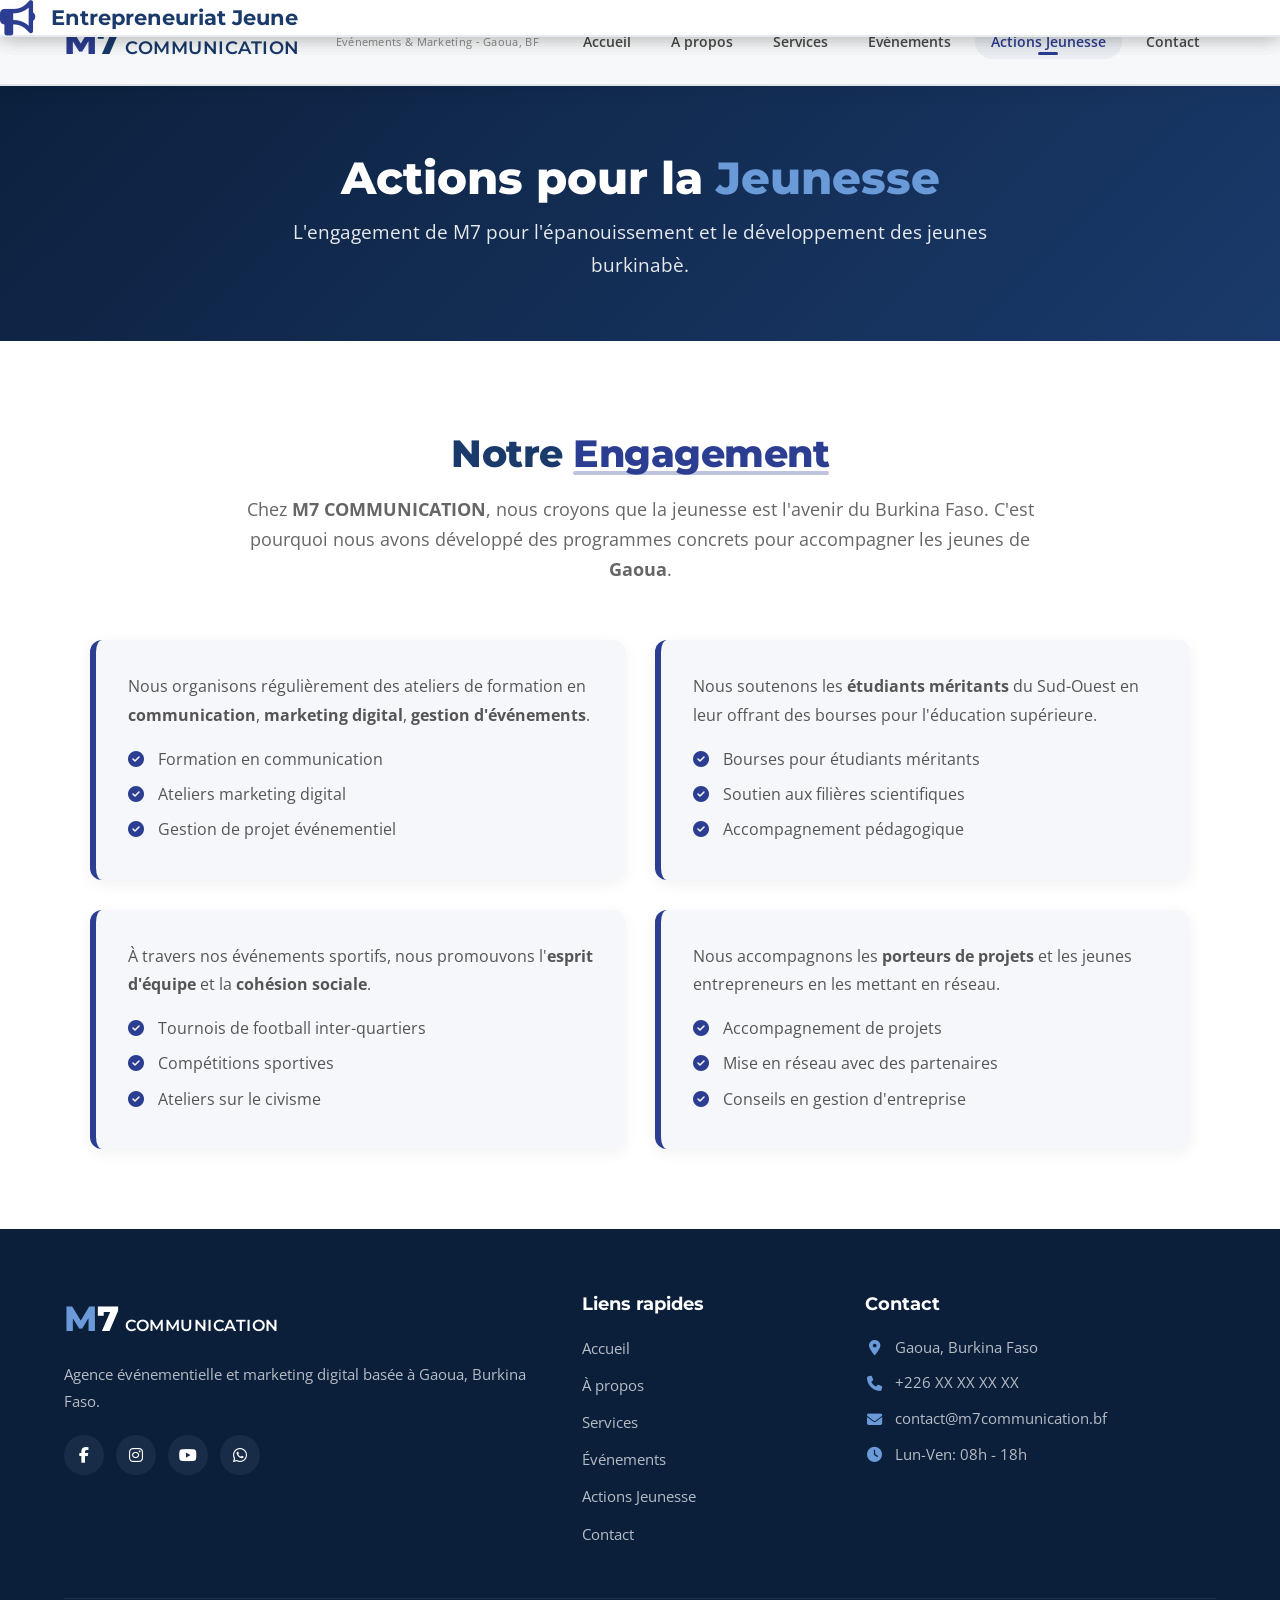
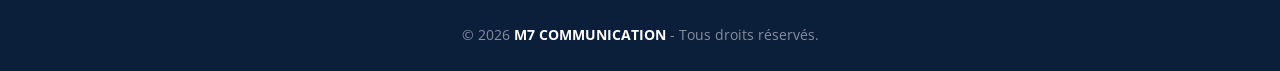
==== commit d5d9b46b: "Refactor actions-jeunesse.html for responsiveness Updated the HTML structure and styles for better r" ====
--- a/pages/actions-jeunesse.html
+++ b/pages/actions-jeunesse.html
@@ -2,14 +2,41 @@
 <html lang="fr">
 <head>
     <meta charset="UTF-8">
-    <meta name="viewport" content="width=device-width, initial-scale=1.0">
+    <meta name="viewport" content="width=device-width, initial-scale=1.0, maximum-scale=1.0, user-scalable=yes">
     <title>Actions Jeunesse - M7 COMMUNICATION | Gaoua, Burkina Faso</title>
     <link rel="stylesheet" href="https://cdnjs.cloudflare.com/ajax/libs/font-awesome/6.5.1/css/all.min.css">
     <link href="https://fonts.googleapis.com/css2?family=Montserrat:wght@400;600;700;800&family=Open+Sans:wght@400;600&display=swap" rel="stylesheet">
     <link rel="stylesheet" href="../css/style.css">
-    <link rel="stylesheet" href="../css/responsive.css">
+    <style>
+        .hamburger { display: none; cursor: pointer; padding: 10px; z-index: 9999; background: transparent; border: none; }
+        .hamburger .bar { display: block; width: 28px; height: 3px; margin: 5px 0; background: #1A3A6B; border-radius: 4px; transition: 0.3s; }
+        .hamburger.active .bar:nth-child(1) { transform: rotate(45deg) translate(5px, 5px); }
+        .hamburger.active .bar:nth-child(2) { opacity: 0; }
+        .hamburger.active .bar:nth-child(3) { transform: rotate(-45deg) translate(5px, -5px); }
+        @media (max-width: 768px) {
+            .hamburger { display: block !important; }
+            .nav-menu { position: fixed !important; top: 0 !important; right: -320px !important; width: 280px !important; max-width: 80% !important; height: auto !important; background: #FFFFFF !important; flex-direction: column !important; padding: 80px 25px 25px !important; transition: right 0.4s ease !important; box-shadow: -5px 0 30px rgba(0,0,0,0.15) !important; z-index: 9998 !important; display: flex !important; border-radius: 0 0 0 12px !important; max-height: 420px !important; overflow-y: auto !important; }
+            .nav-menu.active { right: 0 !important; }
+            .nav-menu li { width: 100% !important; }
+            .nav-menu li a { display: block !important; padding: 12px 16px !important; font-size: 1rem !important; font-weight: 600 !important; color: #333 !important; border-radius: 8px !important; border-left: 3px solid transparent !important; transition: 0.3s !important; }
+            .nav-menu li a:hover, .nav-menu li a.active { color: #2C3E91 !important; background: #f0f4ff !important; border-left-color: #2C3E91 !important; }
+            .nav-overlay { display: none; position: fixed; top: 0; left: 0; width: 100%; height: 100%; background: rgba(0,0,0,0.4); z-index: 9997; }
+            .nav-overlay.active { display: block; }
+            .actions-grid-page { grid-template-columns: 1fr !important; gap: 16px !important; }
+        }
+        .actions-grid-page { display: grid; grid-template-columns: 1fr 1fr; gap: 30px; max-width: 1100px; margin: 0 auto; }
+        .action-item { background: #F5F7FA; border-radius: 12px; padding: 32px; border-left: 6px solid #2C3E91; box-shadow: 0 4px 15px rgba(0,0,0,0.06); }
+        .action-item .header { display: flex; align-items: center; gap: 16px; margin-bottom: 12px; }
+        .action-item .header i { font-size: 2.2rem; color: #2C3E91; }
+        .action-item .header h3 { color: #1A3A6B; font-size: 1.3rem; margin: 0; }
+        .action-item p { color: #555; line-height: 1.8; margin-bottom: 12px; }
+        .action-item ul { color: #555; line-height: 2.2; padding-left: 0; list-style: none; }
+        .action-item ul li i { color: #2C3E91; margin-right: 10px; }
+    </style>
 </head>
 <body>
+    <div class="nav-overlay" id="navOverlay"></div>
+
     <header class="header">
         <nav class="navbar">
             <div class="container nav-container">
@@ -19,7 +46,7 @@
                 </a>
                 <span class="logo-slogan">Événements &amp; Marketing - Gaoua, BF</span>
 
-                <ul class="nav-menu">
+                <ul class="nav-menu" id="navMenu">
                     <li><a href="../index.html">Accueil</a></li>
                     <li><a href="apropos.html">À propos</a></li>
                     <li><a href="services.html">Services</a></li>
@@ -28,11 +55,11 @@
                     <li><a href="contact.html">Contact</a></li>
                 </ul>
 
-                <div class="hamburger">
+                <button class="hamburger" id="hamburgerBtn" aria-label="Menu">
                     <span class="bar"></span>
                     <span class="bar"></span>
                     <span class="bar"></span>
-                </div>
+                </button>
             </div>
         </nav>
     </header>
@@ -51,68 +78,60 @@
                     <h2>Notre <span class="highlight">Engagement</span></h2>
                     <p class="section-subtitle" style="max-width:800px;margin:8px auto 0;">
                         Chez <strong>M7 COMMUNICATION</strong>, nous croyons que la jeunesse est l'avenir du Burkina Faso. 
-                        C'est pourquoi nous avons développé des programmes concrets pour accompagner les jeunes de <strong>Gaoua</strong> et de toute la région du Sud-Ouest.
+                        C'est pourquoi nous avons développé des programmes concrets pour accompagner les jeunes de <strong>Gaoua</strong>.
                     </p>
                 </div>
 
-                <div style="display:grid;grid-template-columns:1fr 1fr;gap:30px;max-width:1100px;margin:0 auto;">
-                    <div style="background:#F5F7FA;border-radius:12px;padding:32px;border-left:6px solid #2C3E91;box-shadow:0 4px 15px rgba(0,0,0,0.06);">
-                        <div style="display:flex;align-items:center;gap:16px;margin-bottom:12px;">
-                            <i class="fas fa-graduation-cap" style="font-size:2.2rem;color:#2C3E91;"></i>
-                            <h3 style="color:#1A3A6B;font-size:1.3rem;margin:0;">Formations professionnelles</h3>
+                <div class="actions-grid-page">
+                    <div class="action-item">
+                        <div class="header">
+                            <i class="fas fa-graduation-cap"></i>
+                            <h3>Formations professionnelles</h3>
                         </div>
-                        <p style="color:#555;line-height:1.8;margin-bottom:12px;">
-                            Nous organisons régulièrement des ateliers de formation en <strong>communication</strong>, <strong>marketing digital</strong>, <strong>gestion d'événements</strong> et <strong>entrepreneuriat</strong>.
-                        </p>
-                        <ul style="color:#555;line-height:2.2;padding-left:0;list-style:none;">
-                            <li><i class="fas fa-check-circle" style="color:#2C3E91;margin-right:10px;"></i> Formation en communication</li>
-                            <li><i class="fas fa-check-circle" style="color:#2C3E91;margin-right:10px;"></i> Ateliers marketing digital</li>
-                            <li><i class="fas fa-check-circle" style="color:#2C3E91;margin-right:10px;"></i> Gestion de projet événementiel</li>
+                        <p>Nous organisons régulièrement des ateliers de formation en <strong>communication</strong>, <strong>marketing digital</strong>, <strong>gestion d'événements</strong>.</p>
+                        <ul>
+                            <li><i class="fas fa-check-circle"></i> Formation en communication</li>
+                            <li><i class="fas fa-check-circle"></i> Ateliers marketing digital</li>
+                            <li><i class="fas fa-check-circle"></i> Gestion de projet événementiel</li>
                         </ul>
                     </div>
 
-                    <div style="background:#F5F7FA;border-radius:12px;padding:32px;border-left:6px solid #2C3E91;box-shadow:0 4px 15px rgba(0,0,0,0.06);">
-                        <div style="display:flex;align-items:center;gap:16px;margin-bottom:12px;">
-                            <i class="fas fa-hand-holding-heart" style="font-size:2.2rem;color:#2C3E91;"></i>
-                            <h3 style="color:#1A3A6B;font-size:1.3rem;margin:0;">Bourses d'études</h3>
+                    <div class="action-item">
+                        <div class="header">
+                            <i class="fas fa-hand-holding-heart"></i>
+                            <h3>Bourses d'études</h3>
                         </div>
-                        <p style="color:#555;line-height:1.8;margin-bottom:12px;">
-                            Nous soutenons les <strong>étudiants méritants</strong> du Sud-Ouest en leur offrant des bourses pour leur permettre d'accéder à l'éducation supérieure.
-                        </p>
-                        <ul style="color:#555;line-height:2.2;padding-left:0;list-style:none;">
-                            <li><i class="fas fa-check-circle" style="color:#2C3E91;margin-right:10px;"></i> Bourses pour étudiants méritants</li>
-                            <li><i class="fas fa-check-circle" style="color:#2C3E91;margin-right:10px;"></i> Soutien aux filières scientifiques</li>
-                            <li><i class="fas fa-check-circle" style="color:#2C3E91;margin-right:10px;"></i> Accompagnement pédagogique</li>
+                        <p>Nous soutenons les <strong>étudiants méritants</strong> du Sud-Ouest en leur offrant des bourses pour l'éducation supérieure.</p>
+                        <ul>
+                            <li><i class="fas fa-check-circle"></i> Bourses pour étudiants méritants</li>
+                            <li><i class="fas fa-check-circle"></i> Soutien aux filières scientifiques</li>
+                            <li><i class="fas fa-check-circle"></i> Accompagnement pédagogique</li>
                         </ul>
                     </div>
 
-                    <div style="background:#F5F7FA;border-radius:12px;padding:32px;border-left:6px solid #2C3E91;box-shadow:0 4px 15px rgba(0,0,0,0.06);">
-                        <div style="display:flex;align-items:center;gap:16px;margin-bottom:12px;">
-                            <i class="fas fa-running" style="font-size:2.2rem;color:#2C3E91;"></i>
-                            <h3 style="color:#1A3A6B;font-size:1.3rem;margin:0;">Sport et Citoyenneté</h3>
+                    <div class="action-item">
+                        <div class="header">
+                            <i class="fas fa-running"></i>
+                            <h3>Sport et Citoyenneté</h3>
                         </div>
-                        <p style="color:#555;line-height:1.8;margin-bottom:12px;">
-                            À travers nos événements sportifs, nous promouvons l'<strong>esprit d'équipe</strong>, la <strong>cohésion sociale</strong> et les valeurs citoyennes.
-                        </p>
-                        <ul style="color:#555;line-height:2.2;padding-left:0;list-style:none;">
-                            <li><i class="fas fa-check-circle" style="color:#2C3E91;margin-right:10px;"></i> Tournois de football inter-quartiers</li>
-                            <li><i class="fas fa-check-circle" style="color:#2C3E91;margin-right:10px;"></i> Compétitions sportives</li>
-                            <li><i class="fas fa-check-circle" style="color:#2C3E91;margin-right:10px;"></i> Ateliers sur le civisme</li>
+                        <p>À travers nos événements sportifs, nous promouvons l'<strong>esprit d'équipe</strong> et la <strong>cohésion sociale</strong>.</p>
+                        <ul>
+                            <li><i class="fas fa-check-circle"></i> Tournois de football inter-quartiers</li>
+                            <li><i class="fas fa-check-circle"></i> Compétitions sportives</li>
+                            <li><i class="fas fa-check-circle"></i> Ateliers sur le civisme</li>
                         </ul>
                     </div>
 
-                    <div style="background:#F5F7FA;border-radius:12px;padding:32px;border-left:6px solid #2C3E91;box-shadow:0 4px 15px rgba(0,0,0,0.06);">
-                        <div style="display:flex;align-items:center;gap:16px;margin-bottom:12px;">
-                            <i class="fas fa-bullhorn" style="font-size:2.2rem;color:#2C3E91;"></i>
-                            <h3 style="color:#1A3A6B;font-size:1.3rem;margin:0;">Entrepreneuriat Jeune</h3>
+                    <div class="action-item">
+                        <div class="header">
+                            <i class="fas fa-bullhorn"></i>
+                            <h3>Entrepreneuriat Jeune</h3>
                         </div>
-                        <p style="color:#555;line-height:1.8;margin-bottom:12px;">
-                            Nous accompagnons les <strong>porteurs de projets</strong> et les jeunes entrepreneurs en les mettant en réseau avec des <strong>partenaires locaux</strong>.
-                        </p>
-                        <ul style="color:#555;line-height:2.2;padding-left:0;list-style:none;">
-                            <li><i class="fas fa-check-circle" style="color:#2C3E91;margin-right:10px;"></i> Accompagnement de projets</li>
-                            <li><i class="fas fa-check-circle" style="color:#2C3E91;margin-right:10px;"></i> Mise en réseau avec des partenaires</li>
-                            <li><i class="fas fa-check-circle" style="color:#2C3E91;margin-right:10px;"></i> Conseils en gestion d'entreprise</li>
+                        <p>Nous accompagnons les <strong>porteurs de projets</strong> et les jeunes entrepreneurs en les mettant en réseau.</p>
+                        <ul>
+                            <li><i class="fas fa-check-circle"></i> Accompagnement de projets</li>
+                            <li><i class="fas fa-check-circle"></i> Mise en réseau avec des partenaires</li>
+                            <li><i class="fas fa-check-circle"></i> Conseils en gestion d'entreprise</li>
                         </ul>
                     </div>
                 </div>
@@ -136,7 +155,6 @@
                         <a href="#"><i class="fab fa-whatsapp"></i></a>
                     </div>
                 </div>
-
                 <div class="footer-col">
                     <h4>Liens rapides</h4>
                     <ul>
@@ -148,7 +166,6 @@
                         <li><a href="contact.html">Contact</a></li>
                     </ul>
                 </div>
-
                 <div class="footer-col">
                     <h4>Contact</h4>
                     <ul class="footer-contact">
@@ -159,14 +176,16 @@
                     </ul>
                 </div>
             </div>
-
             <div class="footer-bottom">
                 <p>&copy; 2026 <strong>M7 COMMUNICATION</strong> - Tous droits réservés.</p>
             </div>
         </div>
     </footer>
 
-    <script src="../js/main.js"></script>
-    <script src="../js/animations.js"></script>
-</body>
-</html>
+    <script>
+        (function() {
+            function initMenu() {
+                var hamburger = document.getElementById('hamburgerBtn');
+                var navMenu = document.getElementById('navMenu');
+                var overlay = document.getElementById('navOverlay');
+                var navLinks = document.querySelectorAll('.
--- a/css/style.css
+++ b/css/style.css
@@ -1,10 +1,8 @@
 /* ============================================================
    M7 COMMUNICATION - STYLE PRINCIPAL
    Couleurs : Blanc (#FFFFFF) | Bleu roi (#1A3A6B / #2C3E91)
-   Polices : Montserrat (titres) | Open Sans (corps)
    ============================================================ */
 
-/* ---------- RESET & BASE ---------- */
 * {
     margin: 0;
     padding: 0;
@@ -14,12 +12,10 @@
 :root {
     --bleu-roi: #1A3A6B;
     --bleu-clair: #2C3E91;
-    --bleu-accent: #3B5AA4;
     --blanc: #FFFFFF;
     --gris-clair: #F5F7FA;
     --gris-texte: #4A4A4A;
     --ombre: 0 10px 30px rgba(26, 58, 107, 0.15);
-    --transition: 0.3s ease;
     --border-radius: 12px;
 }
 
@@ -96,7 +92,6 @@
     margin-top: 8px;
 }
 
-/* ---------- TYPOGRAPHIE ---------- */
 h1, h2, h3, h4 {
     font-family: 'Montserrat', sans-serif;
     font-weight: 700;
@@ -106,7 +101,6 @@
     color: var(--bleu-clair);
 }
 
-/* ---------- BOUTONS ---------- */
 .btn {
     display: inline-flex;
     align-items: center;
@@ -116,7 +110,7 @@
     font-family: 'Montserrat', sans-serif;
     font-weight: 600;
     font-size: 0.95rem;
-    transition: var(--transition);
+    transition: 0.3s ease;
     border: none;
     cursor: pointer;
     text-align: center;
@@ -190,7 +184,6 @@
     flex-wrap: wrap;
 }
 
-/* Logo */
 .logo {
     display: flex;
     align-items: baseline;
@@ -226,7 +219,6 @@
     margin-left: 8px;
 }
 
-/* Menu Desktop */
 .nav-menu {
     display: flex;
     align-items: center;
@@ -239,7 +231,7 @@
     font-size: 0.9rem;
     font-weight: 600;
     color: var(--gris-texte);
-    transition: var(--transition);
+    transition: 0.3s ease;
     position: relative;
 }
 
@@ -261,7 +253,7 @@
     border-radius: 4px;
 }
 
-/* Hamburger Mobile - caché par défaut sur desktop */
+/* Hamburger - caché sur desktop */
 .hamburger {
     display: none;
     flex-direction: column;
@@ -282,21 +274,8 @@
     transition: all 0.3s ease;
 }
 
-.hamburger.active .bar:nth-child(1) {
-    transform: rotate(45deg) translate(5px, 6px);
-}
-
-.hamburger.active .bar:nth-child(2) {
-    opacity: 0;
-    transform: translateX(-10px);
-}
-
-.hamburger.active .bar:nth-child(3) {
-    transform: rotate(-45deg) translate(5px, -6px);
-}
-
 /* ============================================================
-   HERO SECTION
+   HERO
    ============================================================ */
 .hero {
     position: relative;
@@ -371,7 +350,6 @@
     gap: 16px;
 }
 
-/* Hero Stats */
 .hero-stats {
     display: grid;
     grid-template-columns: 1fr 1fr 1fr;
@@ -386,7 +364,7 @@
     padding: 28px 20px;
     text-align: center;
     color: var(--blanc);
-    transition: var(--transition);
+    transition: 0.3s ease;
 }
 
 .stat-item:hover {
@@ -413,7 +391,7 @@
 }
 
 /* ============================================================
-   ÉVÉNEMENTS PHARES
+   ÉVÉNEMENTS
    ============================================================ */
 .events-highlight {
     background: var(--gris-clair);
@@ -430,7 +408,7 @@
     border-radius: var(--border-radius);
     overflow: hidden;
     box-shadow: var(--ombre);
-    transition: var(--transition);
+    transition: 0.3s ease;
 }
 
 .event-card:hover {
@@ -448,7 +426,7 @@
     width: 100%;
     height: 100%;
     object-fit: cover;
-    transition: var(--transition);
+    transition: 0.3s ease;
 }
 
 .event-card:hover .event-image img {
@@ -528,7 +506,7 @@
     padding: 32px 24px;
     border-radius: var(--border-radius);
     text-align: center;
-    transition: var(--transition);
+    transition: 0.3s ease;
     border: 2px solid transparent;
 }
 
@@ -549,7 +527,7 @@
     margin: 0 auto 16px;
     font-size: 2rem;
     color: var(--bleu-clair);
-    transition: var(--transition);
+    transition: 0.3s ease;
 }
 
 .action-card:hover .action-icon {
@@ -586,7 +564,7 @@
     padding: 28px;
     border-radius: var(--border-radius);
     box-shadow: var(--ombre);
-    transition: var(--transition);
+    transition: 0.3s ease;
 }
 
 .testimonial-card:hover {
@@ -639,7 +617,7 @@
 }
 
 /* ============================================================
-   CTA SECTION
+   CTA
    ============================================================ */
 .cta-section {
     background: linear-gradient(135deg, var(--bleu-roi), var(--bleu-clair));
@@ -733,7 +711,7 @@
     background: rgba(255, 255, 255, 0.06);
     border-radius: 50%;
     color: var(--blanc);
-    transition: var(--transition);
+    transition: 0.3s ease;
     font-size: 1rem;
 }
 
@@ -755,7 +733,7 @@
 
 .footer-col ul li a {
     color: rgba(255, 255, 255, 0.7);
-    transition: var(--transition);
+    transition: 0.3s ease;
     font-size: 0.95rem;
 }
 
@@ -795,4 +773,3 @@
     margin-top: 4px;
     font-size: 0.85rem;
 }
-
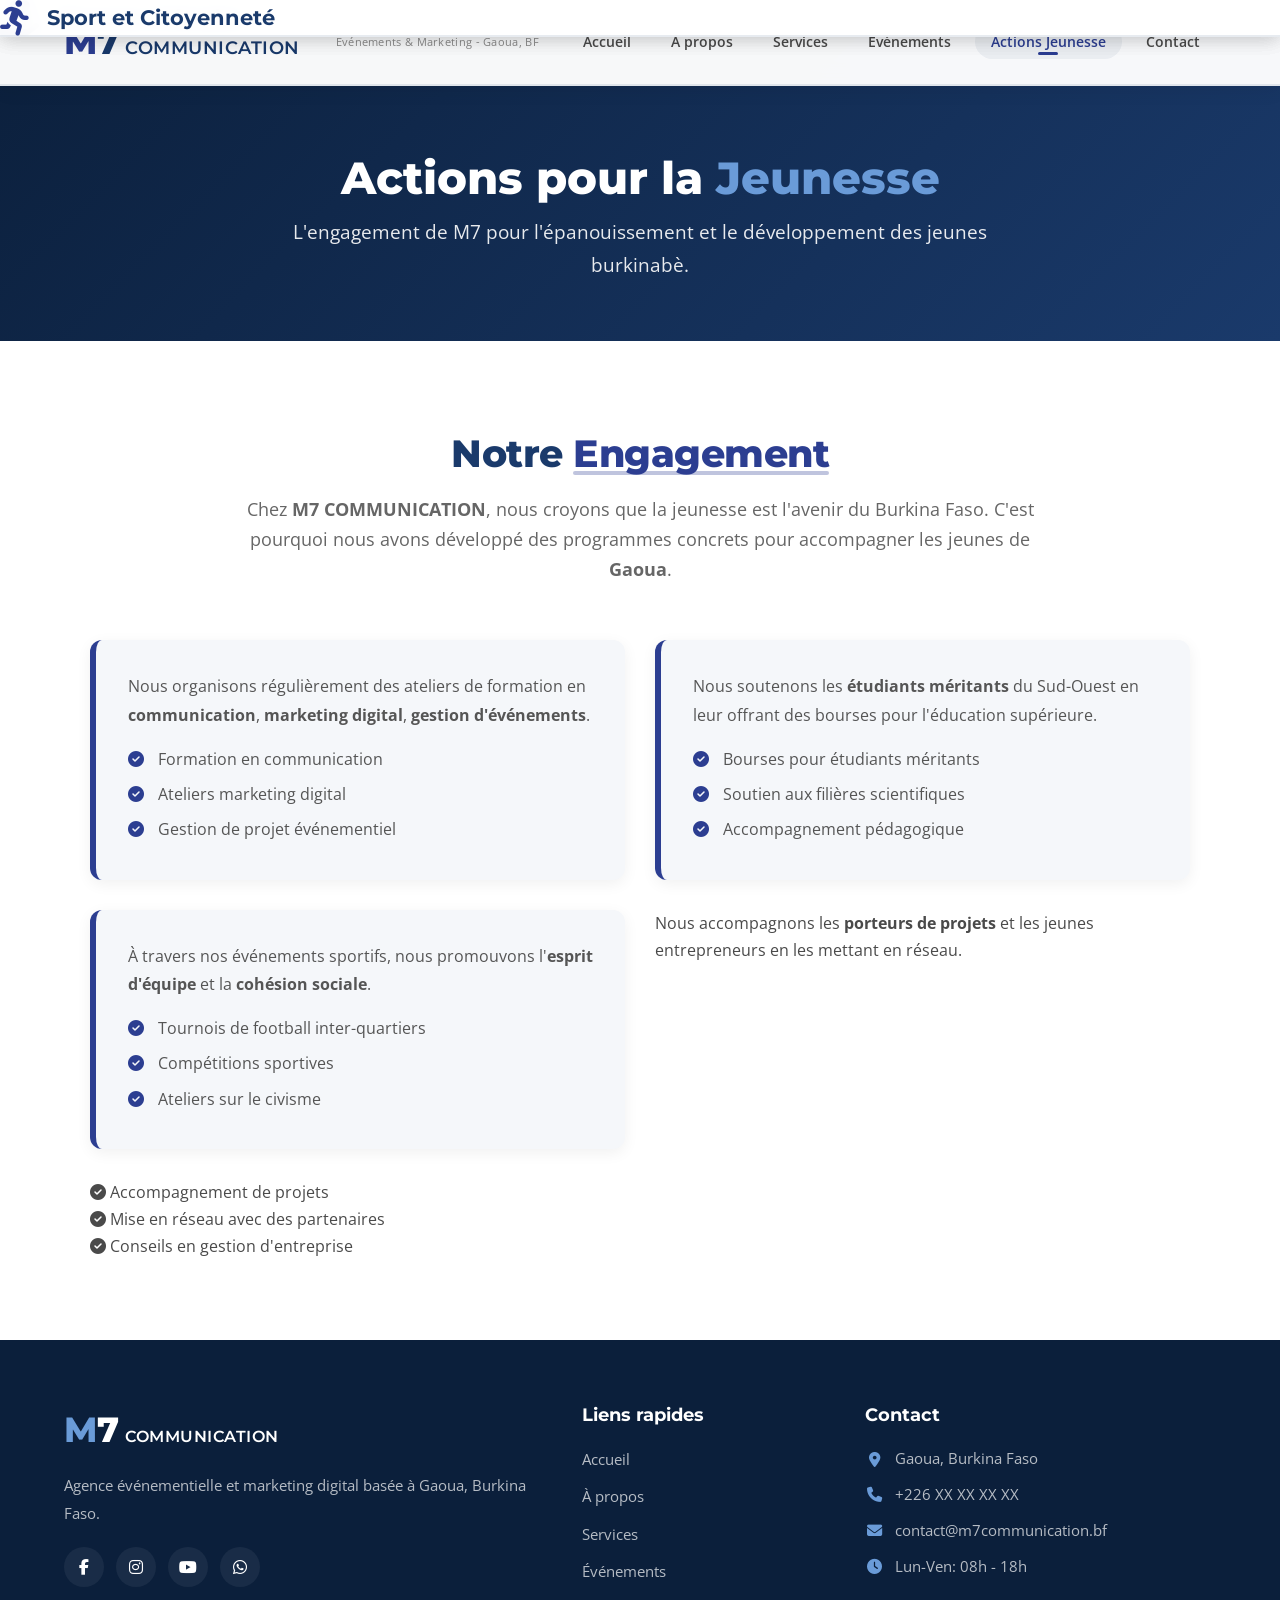
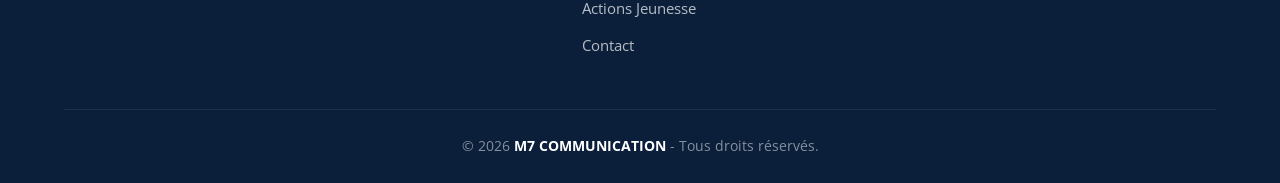
==== commit ea41b542: "Fix HTML encoding issues in actions-jeunesse.html" ====
--- a/pages/actions-jeunesse.html
+++ b/pages/actions-jeunesse.html
@@ -122,11 +122,7 @@
                         </ul>
                     </div>
 
-                    <div class="action-item">
-                        <div class="header">
-                            <i class="fas fa-bullhorn"></i>
-                            <h3>Entrepreneuriat Jeune</h3>
-                        </div>
+                   
                         <p>Nous accompagnons les <strong>porteurs de projets</strong> et les jeunes entrepreneurs en les mettant en réseau.</p>
                         <ul>
                             <li><i class="fas fa-check-circle"></i> Accompagnement de projets</li>
@@ -188,4 +184,26 @@
                 var hamburger = document.getElementById('hamburgerBtn');
                 var navMenu = document.getElementById('navMenu');
                 var overlay = document.getElementById('navOverlay');
-                var navLinks = document.querySelectorAll('.
+                var navLinks = document.querySelectorAll('.nav-menu a');
+                if (!hamburger || !navMenu) return;
+                function closeMenu() {
+                    hamburger.classList.remove('active');
+                    navMenu.classList.remove('active');
+                    if (overlay) overlay.classList.remove('active');
+                    document.body.style.overflow = '';
+                }
+                function toggleMenu() {
+                    if (navMenu.classList.contains('active')) { closeMenu(); } 
+                    else { hamburger.classList.add('active'); navMenu.classList.add('active'); if (overlay) overlay.classList.add('active'); document.body.style.overflow = 'hidden'; }
+                }
+                hamburger.addEventListener('click', function(e) { e.stopPropagation(); toggleMenu(); });
+                if (overlay) overlay.addEventListener('click', closeMenu);
+                navLinks.forEach(function(link) { link.addEventListener('click', closeMenu); });
+                document.addEventListener('keydown', function(e) { if (e.key === 'Escape') closeMenu(); });
+            }
+            if (document.readyState === 'loading') { document.addEventListener('DOMContentLoaded', initMenu); } 
+            else { initMenu(); }
+        })();
+    </script>
+</body>
+</html>
--- a/css/style.css
+++ b/css/style.css
@@ -1,6 +1,5 @@
 /* ============================================================
    M7 COMMUNICATION - STYLE PRINCIPAL
-   Couleurs : Blanc (#FFFFFF) | Bleu roi (#1A3A6B / #2C3E91)
    ============================================================ */
 
 * {
@@ -101,6 +100,7 @@
     color: var(--bleu-clair);
 }
 
+/* ---------- BOUTONS ---------- */
 .btn {
     display: inline-flex;
     align-items: center;
@@ -159,14 +159,14 @@
 }
 
 /* ============================================================
-   HEADER & NAVIGATION
+   HEADER
    ============================================================ */
 .header {
     position: fixed;
     top: 0;
     left: 0;
     width: 100%;
-    z-index: 1000;
+    z-index: 9999;
     background: rgba(255, 255, 255, 0.97);
     backdrop-filter: blur(10px);
     box-shadow: 0 2px 20px rgba(0, 0, 0, 0.08);
@@ -219,6 +219,7 @@
     margin-left: 8px;
 }
 
+/* Menu Desktop */
 .nav-menu {
     display: flex;
     align-items: center;
@@ -253,27 +254,6 @@
     border-radius: 4px;
 }
 
-/* Hamburger - caché sur desktop */
-.hamburger {
-    display: none;
-    flex-direction: column;
-    cursor: pointer;
-    gap: 5px;
-    padding: 8px;
-    background: transparent;
-    border: none;
-    z-index: 1001;
-}
-
-.hamburger .bar {
-    display: block;
-    width: 28px;
-    height: 3px;
-    background: var(--bleu-roi);
-    border-radius: 4px;
-    transition: all 0.3s ease;
-}
-
 /* ============================================================
    HERO
    ============================================================ */
@@ -290,9 +270,8 @@
 .hero-overlay {
     position: absolute;
     inset: 0;
-    background: 
-        radial-gradient(circle at 20% 50%, rgba(255, 255, 255, 0.05) 0%, transparent 50%),
-        radial-gradient(circle at 80% 80%, rgba(255, 255, 255, 0.03) 0%, transparent 40%);
+    background: radial-gradient(circle at 20% 50%, rgba(255,255,255,0.05) 0%, transparent 50%),
+                 radial-gradient(circle at 80% 80%, rgba(255,255,255,0.03) 0%, transparent 40%);
     pointer-events: none;
 }
 
@@ -489,7 +468,7 @@
 }
 
 /* ============================================================
-   ACTIONS JEUNESSE
+   ACTIONS JEUNESSE (Accueil)
    ============================================================ */
 .youth-actions {
     background: var(--blanc);
@@ -768,8 +747,79 @@
     color: var(--blanc);
 }
 
-.footer-credit {
-    display: block;
-    margin-top: 4px;
-    font-size: 0.85rem;
-}
+/* ============================================================
+   RESPONSIVE INTÉGRÉ (complément)
+   ============================================================ */
+@media (max-width: 1024px) {
+    .hero-title { font-size: 3rem; }
+    .hero-stats { grid-template-columns: 1fr 1fr; }
+    .actions-grid { grid-template-columns: 1fr 1fr; }
+    .testimonials-grid { grid-template-columns: 1fr 1fr; }
+}
+
+@media (max-width: 992px) {
+    .hero-content { grid-template-columns: 1fr; text-align: center; gap: 40px; }
+    .hero-buttons { justify-content: center; }
+    .hero-location { justify-content: center; }
+    .events-grid { grid-template-columns: 1fr 1fr; }
+    .footer-grid { grid-template-columns: 1fr 1fr; gap: 40px; }
+}
+
+@media (max-width: 768px) {
+    .hero { min-height: auto; padding: 100px 0 50px; }
+    .hero-title { font-size: 2.2rem; }
+    .hero-subtitle { font-size: 1rem; }
+    .hero-desc { font-size: 0.95rem; }
+    .hero-content { grid-template-columns: 1fr; gap: 30px; text-align: center; }
+    .hero-stats { grid-template-columns: 1fr 1fr 1fr; gap: 10px; }
+    .stat-item { padding: 14px 10px; }
+    .stat-number { font-size: 1.5rem; }
+    .stat-label { font-size: 0.7rem; }
+    .hero-buttons { justify-content: center; flex-direction: column; align-items: center; }
+    .hero-buttons .btn { width: 100%; justify-content: center; }
+    
+    .section-padding { padding: 50px 0; }
+    .section-header h2 { font-size: 1.6rem; }
+    .section-subtitle { font-size: 0.9rem; }
+    
+    .events-grid { grid-template-columns: 1fr; gap: 24px; }
+    .event-image { height: 180px; }
+    .event-content { padding: 20px; }
+    .event-content h3 { font-size: 1.1rem; }
+    
+    .actions-grid { grid-template-columns: 1fr 1fr; gap: 16px; }
+    .action-card { padding: 20px 16px; }
+    .action-icon { width: 56px; height: 56px; font-size: 1.5rem; }
+    .action-card h3 { font-size: 1rem; }
+    .action-card p { font-size: 0.85rem; }
+    
+    .testimonials-grid { grid-template-columns: 1fr; gap: 20px; }
+    .testimonial-card { padding: 20px; }
+    
+    .cta-section { padding: 50px 0; }
+    .cta-content h2 { font-size: 1.6rem; }
+    .cta-content p { font-size: 0.95rem; }
+    .btn-lg { padding: 14px 28px; font-size: 0.95rem; }
+    
+    .footer-grid { grid-template-columns: 1fr; gap: 30px; padding-bottom: 30px; }
+    .footer { padding: 40px 0 20px; }
+    .footer-logo { font-size: 1.3rem; }
+    .footer-desc { font-size: 0.9rem; }
+    .footer-col h4 { font-size: 1rem; }
+    
+    .logo-slogan { display: none; }
+    .logo { font-size: 1.2rem; }
+    .logo-m, .logo-7 { font-size: 1.8rem; }
+    .logo-text { font-size: 0.9rem; }
+}
+
+@media (max-width: 480px) {
+    .container { padding: 0 16px; }
+    .hero-title { font-size: 1.8rem; }
+    .hero-stats { grid-template-columns: 1fr 1fr; }
+    .actions-grid { grid-template-columns: 1fr; }
+    .stat-item { padding: 12px 8px; }
+    .stat-number { font-size: 1.3rem; }
+    .btn { padding: 12px 20px; font-size: 0.85rem; }
+    .footer-social a { width: 36px; height: 36px; font-size: 0.85rem; }
+}
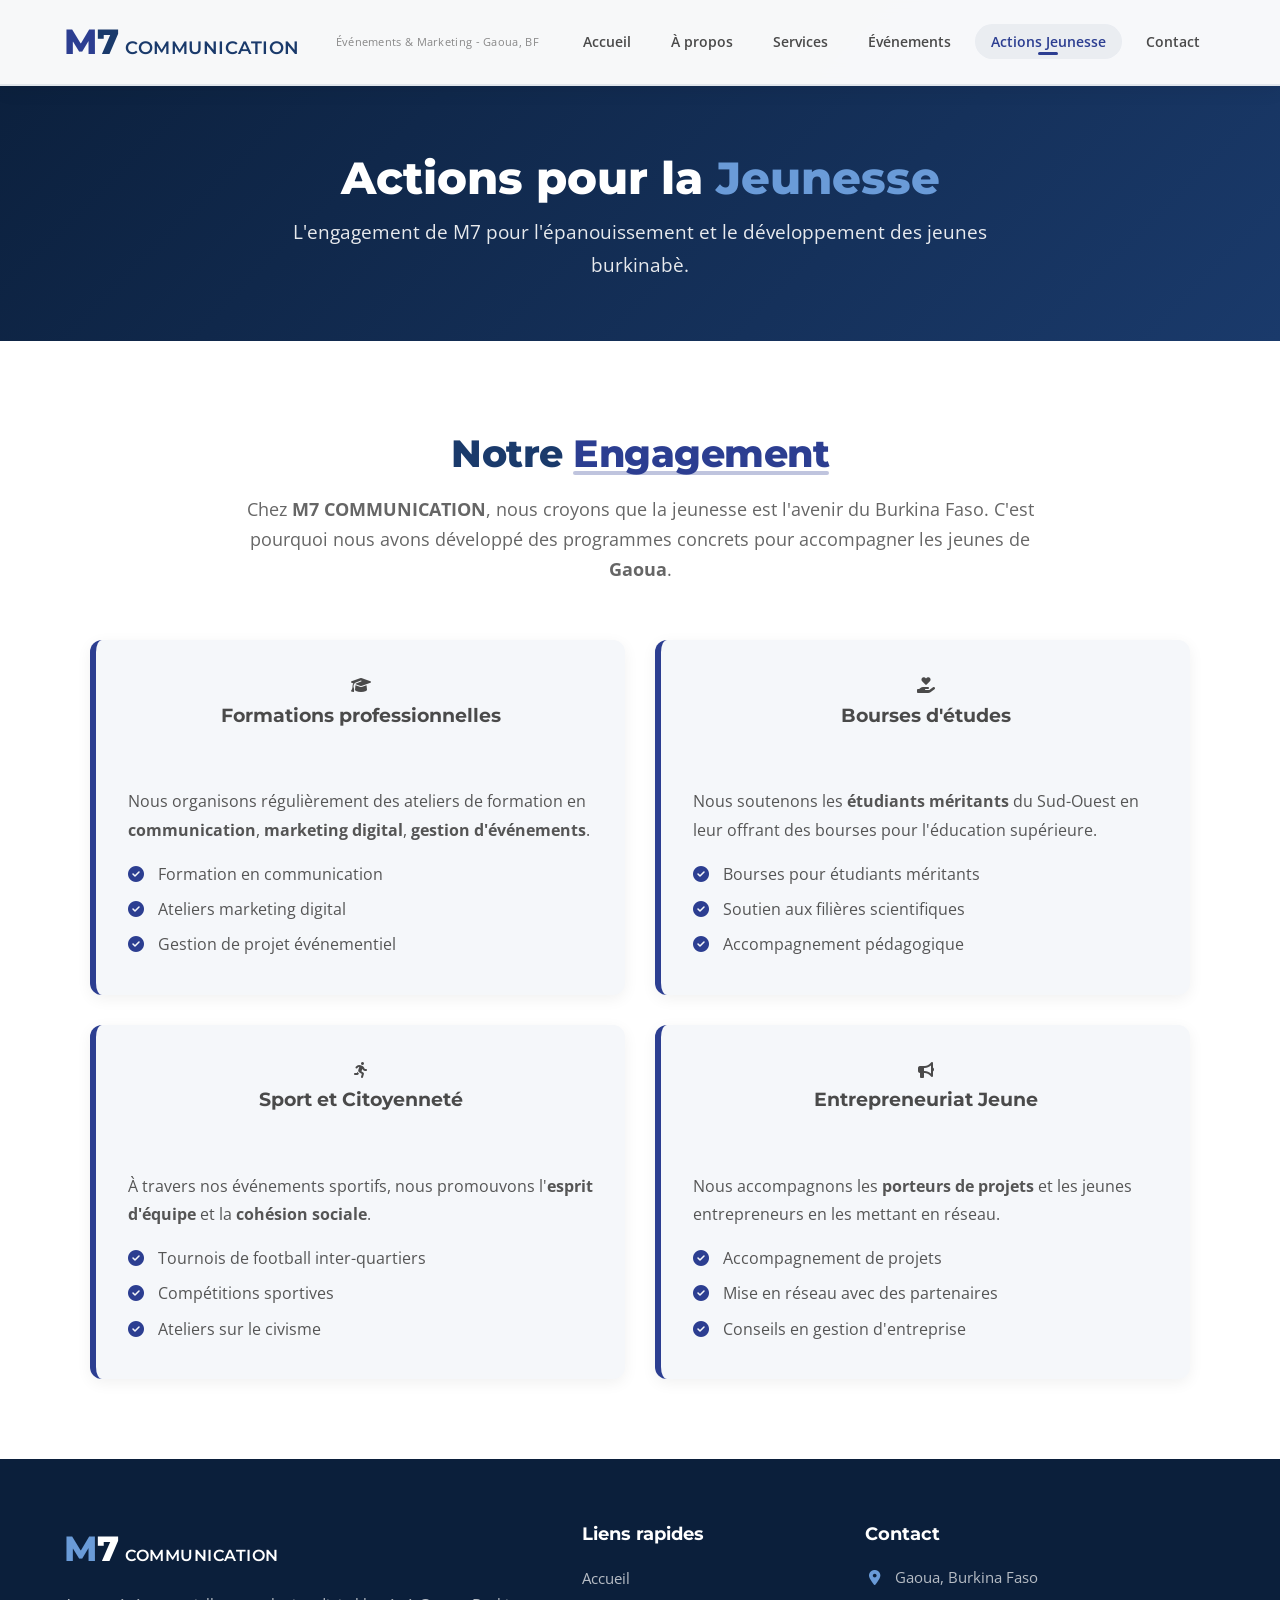
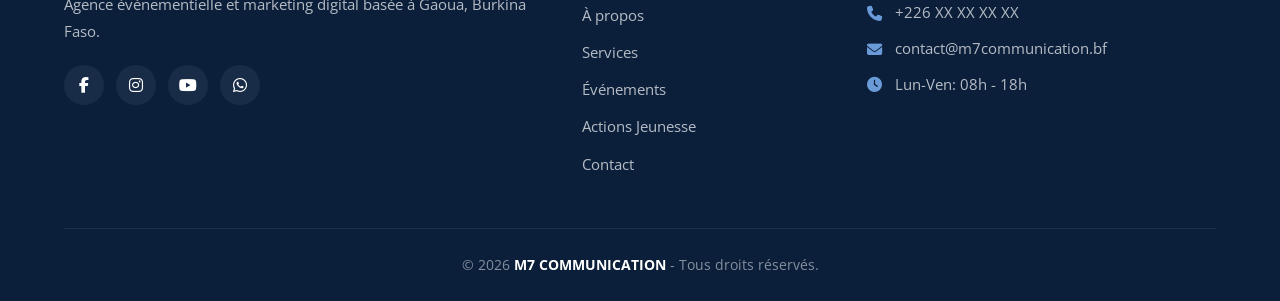
==== commit d34d4956: "Fix HTML formatting and structure for actions page" ====
--- a/pages/actions-jeunesse.html
+++ b/pages/actions-jeunesse.html
@@ -84,7 +84,7 @@
 
                 <div class="actions-grid-page">
                     <div class="action-item">
-                        <div class="header">
+                        <div class="section-header">
                             <i class="fas fa-graduation-cap"></i>
                             <h3>Formations professionnelles</h3>
                         </div>
@@ -97,7 +97,7 @@
                     </div>
 
                     <div class="action-item">
-                        <div class="header">
+                        <div class="section-header">
                             <i class="fas fa-hand-holding-heart"></i>
                             <h3>Bourses d'études</h3>
                         </div>
@@ -110,7 +110,7 @@
                     </div>
 
                     <div class="action-item">
-                        <div class="header">
+                        <div class="section-header">
                             <i class="fas fa-running"></i>
                             <h3>Sport et Citoyenneté</h3>
                         </div>
@@ -122,7 +122,11 @@
                         </ul>
                     </div>
 
-                   
+                    <div class="action-item">
+                        <div class="section-header">
+                            <i class="fas fa-bullhorn"></i>
+                            <h3>Entrepreneuriat Jeune</h3>
+                        </div>
                         <p>Nous accompagnons les <strong>porteurs de projets</strong> et les jeunes entrepreneurs en les mettant en réseau.</p>
                         <ul>
                             <li><i class="fas fa-check-circle"></i> Accompagnement de projets</li>
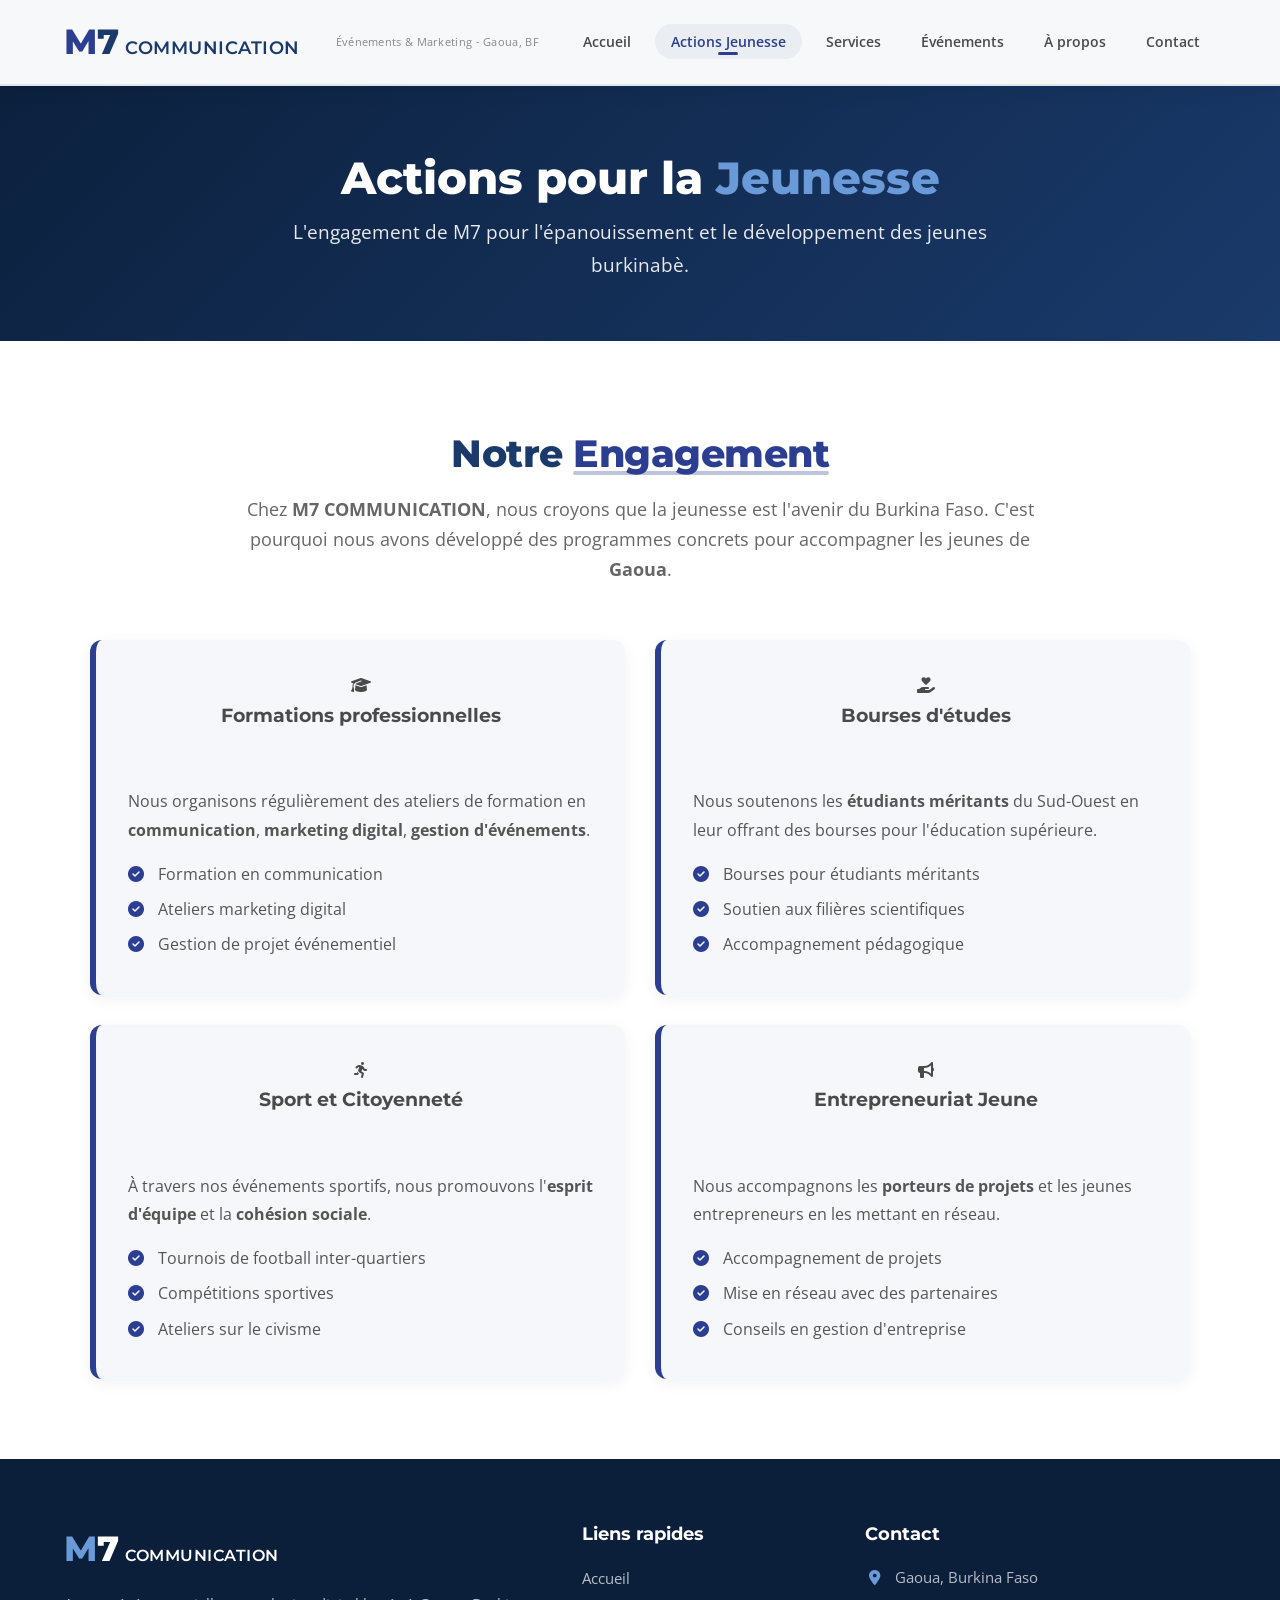
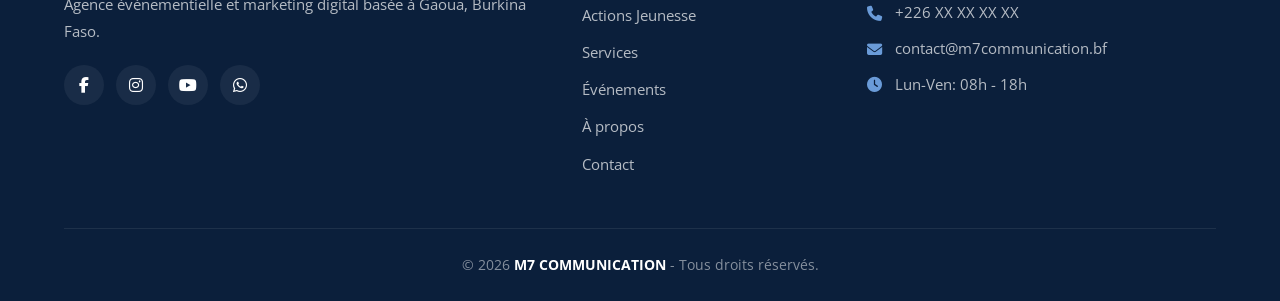
==== commit 7429e890: "Update actions-jeunesse.html" ====
--- a/pages/actions-jeunesse.html
+++ b/pages/actions-jeunesse.html
@@ -48,10 +48,10 @@
 
                 <ul class="nav-menu" id="navMenu">
                     <li><a href="../index.html">Accueil</a></li>
-                    <li><a href="apropos.html">À propos</a></li>
+                    <li><a href="actions-jeunesse.html" class="active">Actions Jeunesse</a></li>
                     <li><a href="services.html">Services</a></li>
                     <li><a href="evenements.html">Événements</a></li>
-                    <li><a href="actions-jeunesse.html" class="active">Actions Jeunesse</a></li>
+                    <li><a href="apropos.html">À propos</a></li>
                     <li><a href="contact.html">Contact</a></li>
                 </ul>
 
@@ -159,10 +159,10 @@
                     <h4>Liens rapides</h4>
                     <ul>
                         <li><a href="../index.html">Accueil</a></li>
+                         <li><a href="actions-jeunesse.html">Actions Jeunesse</a></li>
+                         <li><a href="services.html">Services</a></li>
+                        <li><a href="evenements.html">Événements</a></li>
                         <li><a href="apropos.html">À propos</a></li>
-                        <li><a href="services.html">Services</a></li>
-                        <li><a href="evenements.html">Événements</a></li>
-                        <li><a href="actions-jeunesse.html">Actions Jeunesse</a></li>
                         <li><a href="contact.html">Contact</a></li>
                     </ul>
                 </div>
